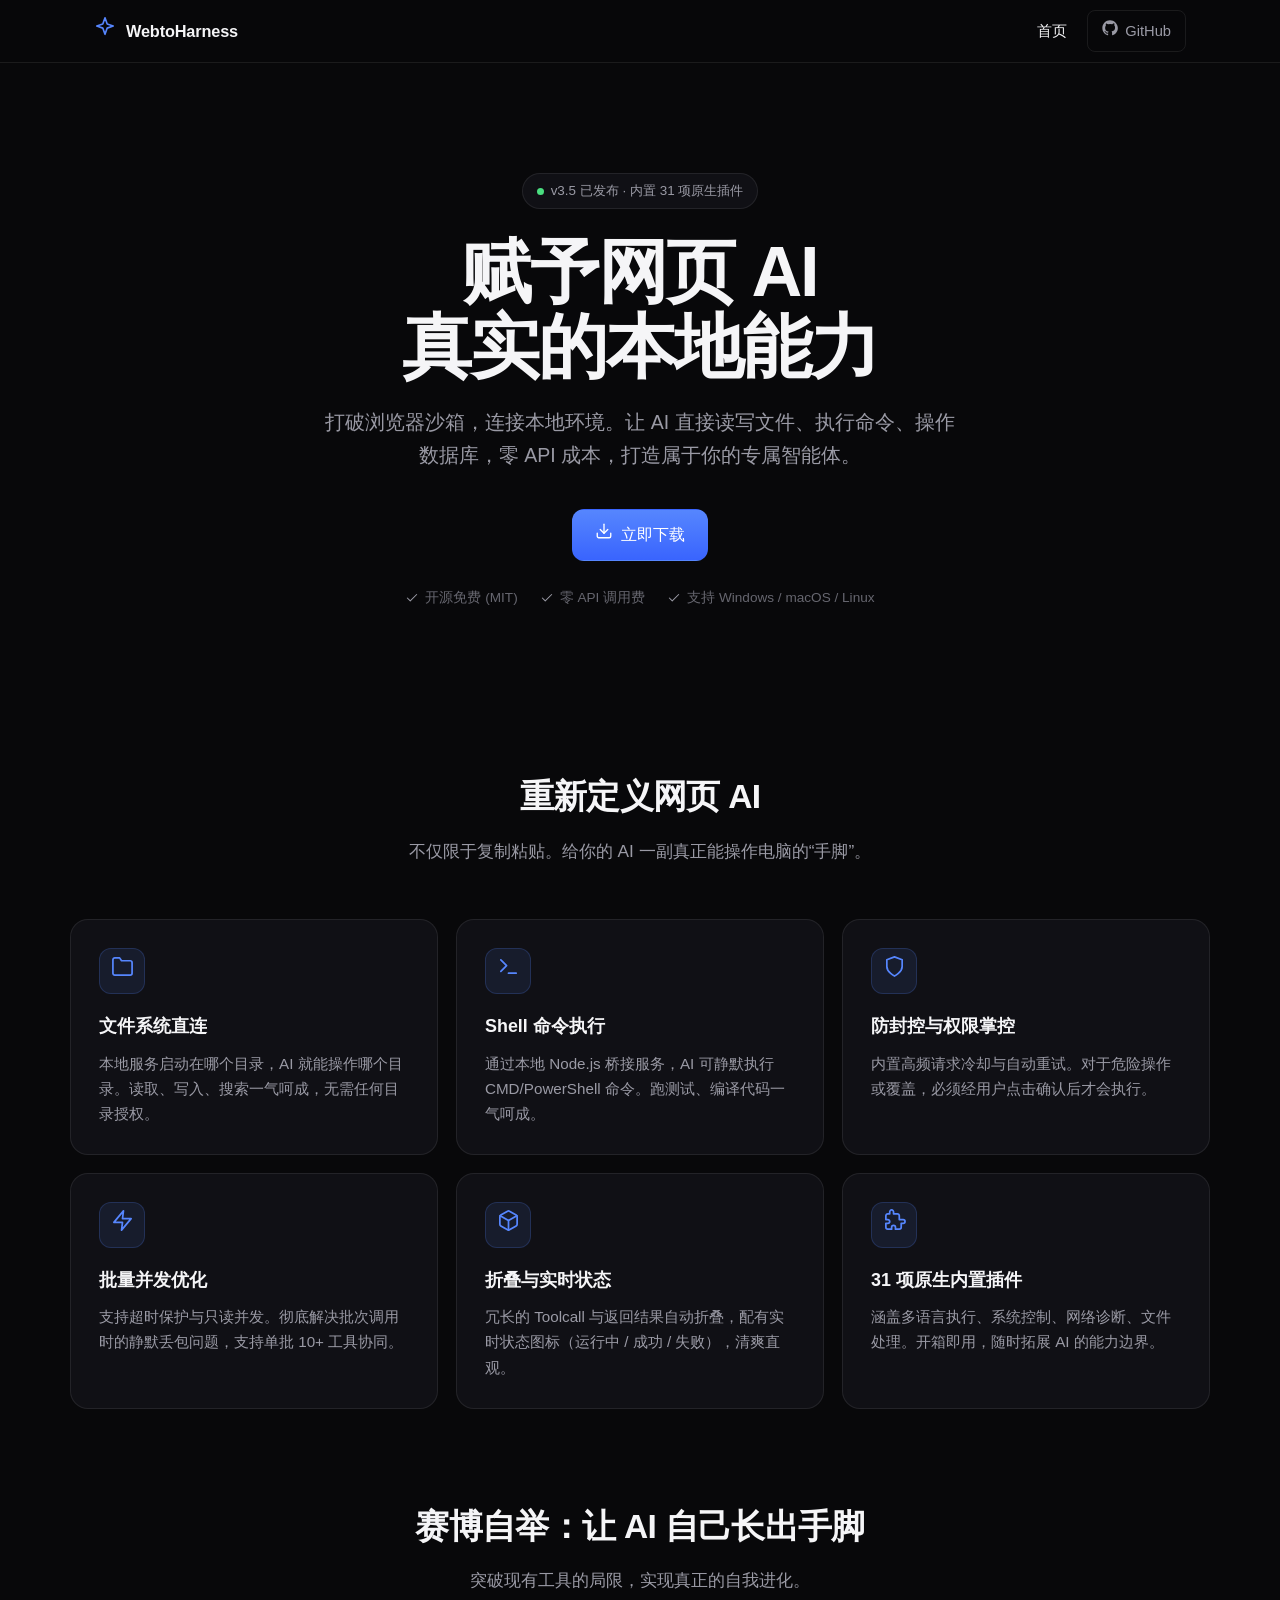
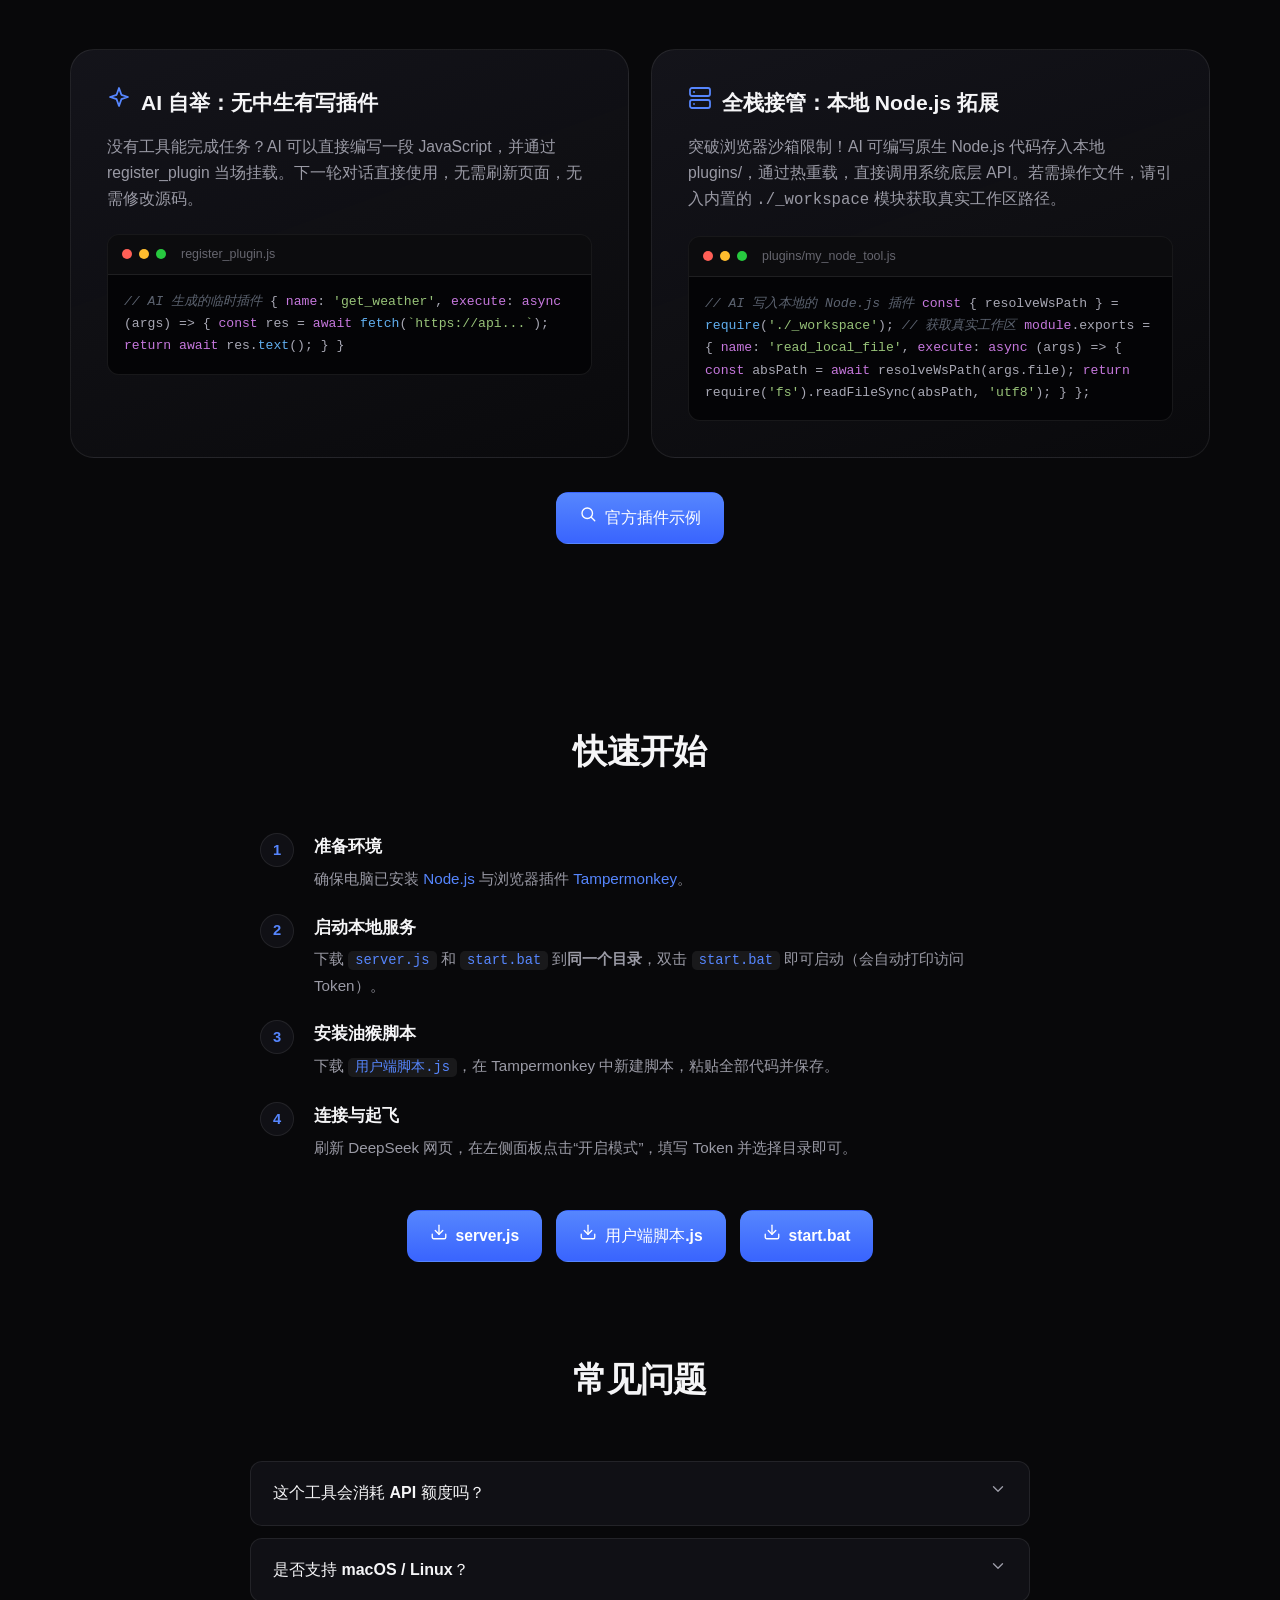
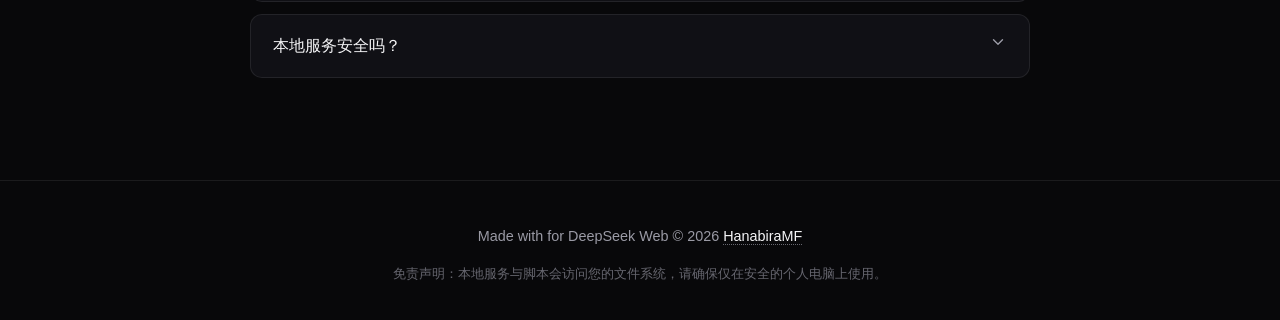
==== index.html @ 728dee02 "feat: 插件提示词瘦身——只给名称+简介，新增 plugin_help 按需取参数表 - fmtPluginEntry 不再输出参数表，新增 fmtPluginParams 供 plugin_he" ====
<!DOCTYPE html>
<html lang="zh-CN">
<head>
  <meta charset="UTF-8">
  <meta name="viewport" content="width=device-width, initial-scale=1.0">
  <title>DeepSeek WebtoHarness - 赋予网页 AI 本地能力</title>
    <style>
/* ===== DeepSeek WebtoHarness 设计系统 ===== */
:root {
  --bg-base: #08080a;
  --bg-elev: #0e0e12;
  --bg-card: rgba(22, 22, 28, 0.65);
  --bg-card-hover: rgba(32, 32, 40, 0.85);
  --text-main: #f5f5f7;
  --text-muted: #9a9aa5;
  --text-dim: #66666f;
  --primary: #5686fe;
  --primary-strong: #3964fe;
  --primary-glow: rgba(86, 134, 254, 0.16);
  --border: rgba(255, 255, 255, 0.08);
  --border-hover: rgba(255, 255, 255, 0.18);
  --ok: #4ade80;
  --warn: #fbbf24;
  --err: #f87171;
  --radius-sm: 8px;
  --radius-md: 12px;
  --radius-lg: 18px;
  --radius-xl: 24px;
  --font-sans: -apple-system, BlinkMacSystemFont, "Segoe UI", Roboto, "Helvetica Neue", Arial, "PingFang SC", "Microsoft YaHei", sans-serif;
  --font-mono: ui-monospace, SFMono-Regular, Menlo, Monaco, Consolas, "Liberation Mono", monospace;
  --shadow-lg: 0 20px 50px rgba(0, 0, 0, 0.55);
}
* { box-sizing: border-box; margin: 0; padding: 0; }
html { scroll-behavior: smooth; }
body {
  font-family: var(--font-sans);
  background: var(--bg-base);
  color: var(--text-main);
  line-height: 1.65;
  overflow-x: hidden;
  -webkit-font-smoothing: antialiased;
}
a { color: inherit; text-decoration: none; }
code { font-family: var(--font-mono); }

/* 背景 */

.container { max-width: 1140px; margin: 0 auto; padding: 0 24px; }
.section { padding: 90px 0; }
.section-head { text-align: center; margin-bottom: 54px; }
.section-title {
  font-size: 2.1rem; font-weight: 750; letter-spacing: -0.02em;
  color: var(--text-main);
}
.section-desc { color: var(--text-muted); font-size: 1.08rem; margin-top: 12px; max-width: 640px; margin-left: auto; margin-right: auto; }

/* 导航 */
.nav {
  position: sticky; top: 0; z-index: 100;
  background: rgba(8, 8, 10, 0.72);
  border-bottom: 1px solid var(--border);
}
.nav-inner { max-width: 1140px; margin: 0 auto; padding: 0 24px; height: 62px; display: flex; align-items: center; gap: 20px; }
.nav-logo { display: flex; align-items: center; gap: 10px; font-weight: 700; font-size: 1.02rem; letter-spacing: -0.01em; }
.nav-logo svg { width: 22px; height: 22px; color: var(--primary); }
.nav-links { margin-left: auto; display: flex; align-items: center; gap: 6px; }
.nav-links a {
  padding: 8px 14px; border-radius: var(--radius-sm); font-size: 0.92rem; color: var(--text-muted);
  transition: color .18s, background .18s;
}
.nav-links a:hover { color: var(--text-main); background: rgba(255,255,255,0.05); }
.nav-links a.active { color: var(--text-main); }
.nav-gh { display: inline-flex; align-items: center; gap: 7px; border: 1px solid var(--border); }
.nav-gh:hover { border-color: var(--border-hover); }
.nav-gh svg { width: 16px; height: 16px; }
@media (max-width: 760px) {
  .nav-links a:not(.nav-gh) { display: none; }
}

/* 按钮 */
.btn {
  display: inline-flex; align-items: center; justify-content: center; gap: 8px;
  padding: 12px 22px; border-radius: var(--radius-md); font-size: 0.98rem; font-weight: 550;
  cursor: pointer; border: 1px solid transparent; font-family: inherit; transition: all .2s;
}
.btn svg { width: 18px; height: 18px; }
.btn-primary { background: linear-gradient(180deg, var(--primary) 0%, var(--primary-strong) 100%); color: #fff; }

.btn-outline { background: transparent; color: var(--text-main); border-color: var(--border); }
.btn-outline:hover { border-color: var(--border-hover); background: rgba(255,255,255,0.04); }
.btn-sm { padding: 8px 14px; font-size: 0.88rem; border-radius: var(--radius-sm); }
.btn-sm svg { width: 15px; height: 15px; }

/* 徽章 */
.badge {
  display: inline-flex; align-items: center; gap: 7px; padding: 6px 14px; border-radius: 100px;
  border: 1px solid var(--border); background: var(--bg-card); font-size: 0.84rem; color: var(--text-muted);
}
.badge svg { width: 14px; height: 14px; color: var(--primary); }
.badge .dot-live { width: 7px; height: 7px; border-radius: 50%; background: var(--ok); }

/* Hero */
.hero { padding: 110px 0 70px; text-align: center; }
.hero h1 {
  font-size: clamp(2.6rem, 6vw, 4.4rem); font-weight: 850; letter-spacing: -0.03em; line-height: 1.06;
  margin: 26px 0 22px;
  color: var(--text-main);
}
.hero .lead { font-size: 1.22rem; color: var(--text-muted); max-width: 640px; margin: 0 auto 38px; }
.hero-actions { display: flex; justify-content: center; gap: 14px; flex-wrap: wrap; }
.hero-meta { margin-top: 26px; font-size: 0.85rem; color: var(--text-dim); display: flex; justify-content: center; gap: 22px; flex-wrap: wrap; }
.hero-meta span { display: inline-flex; align-items: center; gap: 6px; }
.hero-meta svg { width: 14px; height: 14px; color: var(--text-muted); }

/* 卡片网格 */
.grid { display: grid; gap: 18px; }
.grid-3 { grid-template-columns: repeat(3, 1fr); }
.grid-2 { grid-template-columns: repeat(2, 1fr); }
@media (max-width: 900px) { .grid-3 { grid-template-columns: 1fr; } .grid-2 { grid-template-columns: 1fr; } }

.card {
  background: var(--bg-card); border: 1px solid var(--border); border-radius: var(--radius-lg);
  padding: 28px; transition: all .25s; position: relative; overflow: hidden;
}
.card:hover { border-color: var(--border-hover); background: var(--bg-card-hover); }
.card-icon {
  width: 46px; height: 46px; border-radius: var(--radius-md); display: flex; align-items: center; justify-content: center;
  background: rgba(86,134,254,0.1); border: 1px solid rgba(86,134,254,0.2); margin-bottom: 18px;
}
.card-icon svg { width: 23px; height: 23px; color: var(--primary); }
.card h3 { font-size: 1.12rem; font-weight: 650; margin-bottom: 9px; }
.card p { font-size: 0.95rem; color: var(--text-muted); }

/* 特性大卡（黑科技） */
.tech-grid { display: grid; grid-template-columns: 1fr 1fr; gap: 22px; }
@media (max-width: 900px) { .tech-grid { grid-template-columns: 1fr; } }
.tech-card {
  background: linear-gradient(160deg, rgba(22,22,28,0.9) 0%, rgba(10,10,13,0.85) 100%);
  border: 1px solid var(--border); border-radius: var(--radius-xl); padding: 36px;
  position: relative; overflow: hidden;
}

.tech-card h3 { font-size: 1.32rem; font-weight: 700; display: flex; align-items: center; gap: 10px; margin-bottom: 14px; }
.tech-card h3 svg { width: 24px; height: 24px; color: var(--primary); }
.tech-card > p { color: var(--text-muted); font-size: 0.98rem; margin-bottom: 22px; }
.code-window {
  background: #040406; border: 1px solid var(--border); border-radius: var(--radius-md); overflow: hidden;
  font-family: var(--font-mono); font-size: 0.82rem;
}
.code-head {
  background: rgba(255,255,255,0.03); padding: 9px 14px; border-bottom: 1px solid var(--border);
  display: flex; align-items: center; gap: 7px; color: var(--text-dim); font-family: var(--font-sans); font-size: 0.78rem;
}
.code-dot { width: 10px; height: 10px; border-radius: 50%; }
.code-dot.r { background: #ff5f56; } .code-dot.y { background: #ffbd2e; } .code-dot.g { background: #27c93f; }
.code-body { padding: 16px; overflow-x: auto; line-height: 1.7; color: #a8a8b4; }
.code-body .kw { color: #c678dd; } .code-body .str { color: #98c379; }
.code-body .fn { color: #61afef; } .code-body .cmt { color: #5c6370; font-style: italic; }

/* 步骤 */
.steps { display: flex; flex-direction: column; gap: 22px; max-width: 760px; margin: 0 auto; }
.step { display: flex; gap: 20px; }
.step-num {
  flex-shrink: 0; width: 34px; height: 34px; border-radius: 50%; background: var(--bg-card);
  border: 1px solid var(--border); display: flex; align-items: center; justify-content: center;
  font-weight: 650; font-size: 0.92rem; color: var(--primary);
}
.step-body h4 { font-size: 1.06rem; font-weight: 600; margin-bottom: 5px; }
.step-body p { color: var(--text-muted); font-size: 0.95rem; }
.step-body code { background: rgba(255,255,255,0.07); padding: 2px 7px; border-radius: 5px; font-size: 0.86rem; color: var(--primary); }

/* 插件中心 */
.plugins-toolbar { display: flex; gap: 12px; flex-wrap: wrap; align-items: center; margin-bottom: 30px; }
.search-wrap {
  flex: 1; min-width: 240px; position: relative; display: flex; align-items: center;
}
.search-wrap svg { position: absolute; left: 14px; width: 17px; height: 17px; color: var(--text-dim); pointer-events: none; }
.search-input {
  width: 100%; padding: 11px 16px 11px 42px; background: var(--bg-card); border: 1px solid var(--border);
  border-radius: var(--radius-md); color: var(--text-main); font-size: 0.95rem; font-family: inherit; outline: none;
  transition: border-color .2s;
}
.search-input:focus { border-color: var(--primary); }
.search-input::placeholder { color: var(--text-dim); }
.filter-chips { display: flex; gap: 8px; flex-wrap: wrap; }
.chip {
  padding: 8px 15px; border-radius: 100px; border: 1px solid var(--border); background: var(--bg-card);
  color: var(--text-muted); font-size: 0.87rem; cursor: pointer; transition: all .18s; font-family: inherit;
}
.chip:hover { border-color: var(--border-hover); color: var(--text-main); }
.chip.active { background: var(--primary-glow); border-color: rgba(86,134,254,0.45); color: var(--primary); }
.plugins-count { font-size: 0.86rem; color: var(--text-dim); margin-bottom: 20px; }

.plugin-card {
  background: var(--bg-card); border: 1px solid var(--border); border-radius: var(--radius-lg);
  padding: 22px; display: flex; flex-direction: column; gap: 14px; transition: all .25s;
}
.plugin-card:hover { border-color: var(--border-hover); background: var(--bg-card-hover); }
.plugin-head { display: flex; align-items: flex-start; gap: 13px; }
.plugin-head .card-icon { margin-bottom: 0; width: 42px; height: 42px; }
.plugin-head .card-icon svg { width: 21px; height: 21px; }
.plugin-title { flex: 1; }
.plugin-title h3 { font-size: 1.04rem; font-weight: 650; margin-bottom: 2px; }
.plugin-id { font-family: var(--font-mono); font-size: 0.78rem; color: var(--text-dim); }
.plugin-cat {
  font-size: 0.72rem; padding: 2px 9px; border-radius: 100px; background: rgba(86,134,254,0.12);
  color: var(--primary); white-space: nowrap; align-self: flex-start;
}
.plugin-desc { font-size: 0.91rem; color: var(--text-muted); flex: 1; }
.plugin-usage {
  font-family: var(--font-mono); font-size: 0.78rem; background: rgba(0,0,0,0.5); border: 1px solid var(--border);
  border-radius: var(--radius-sm); padding: 9px 12px; color: #9a9aa5; overflow-x: auto; white-space: pre;
}
.plugin-actions { display: flex; gap: 8px; margin-top: 2px; }
.plugin-actions .btn { flex: 1; }

/* 空状态 */
.empty-state { text-align: center; padding: 60px 20px; color: var(--text-dim); }
.empty-state svg { width: 42px; height: 42px; margin-bottom: 14px; opacity: 0.5; }

/* FAQ */
.faq { max-width: 780px; margin: 0 auto; }
.faq-item { border: 1px solid var(--border); border-radius: var(--radius-md); background: var(--bg-card); margin-bottom: 12px; overflow: hidden; }
.faq-q { padding: 18px 22px; font-weight: 550; cursor: pointer; display: flex; justify-content: space-between; align-items: center; gap: 12px; }
.faq-q svg { width: 18px; height: 18px; color: var(--text-muted); transition: transform .25s; flex-shrink: 0; }
.faq-item.open .faq-q svg { transform: rotate(180deg); }
.faq-a { max-height: 0; overflow: hidden; transition: max-height .3s ease; }
.faq-item.open .faq-a { max-height: 400px; }
.faq-a-inner { padding: 0 22px 20px; color: var(--text-muted); font-size: 0.94rem; }

/* CTA */
.cta-box {
  background: var(--bg-card); border: 1px solid var(--border); border-radius: var(--radius-xl);
  padding: 58px 40px; text-align: center; position: relative; overflow: hidden;
}

.cta-box h2 { font-size: 2rem; font-weight: 750; margin-bottom: 12px; }
.cta-box p { color: var(--text-muted); margin-bottom: 30px; }
.cta-actions { display: flex; justify-content: center; gap: 14px; flex-wrap: wrap; }

/* 页脚 */
.footer { border-top: 1px solid var(--border); padding: 44px 0 36px; text-align: center; color: var(--text-muted); font-size: 0.9rem; }
.footer a { color: var(--text-main); border-bottom: 1px dotted var(--text-dim); transition: color .2s; }
.footer a:hover { color: var(--primary); border-color: var(--primary); }
.footer .heart { width: 14px; height: 14px; display: inline; color: #ef4444; vertical-align: middle; margin: 0 2px; }
.footer .disclaimer { margin-top: 14px; font-size: 0.8rem; color: var(--text-dim); }

/* 动画 */
@keyframes fadeUp { from { opacity: 0; } to { opacity: 1; } }

.d1 { } .d2 { } .d3 { }

</style>

<script>
window.EMBEDDED_FILES = {
  "server.js": "[base64]/[base64]/nuWQjCBXaW5Gb3JtcyDlvLnnqpfkuIDotbfpmpDol4/vvIzlv4XpobvnlKggLVdpbmRvd1N0eWxlIEhpZGRlbiDlj6rol4/[base64]/[base64]/mhJ/[base64]/mhJ/[base64]/osIPnlKjlvLnmoYYnIH0pOwogICAgICAgIC8vIOW5tuWPkemUge+8mumBv+WFjei/[base64]/[base64]/neaKpCArIOWuoeiuoeaXpeW/[base64]/[base64]/[base64]/[base64]/[base64]/[base64]/[base64]/[base64]/[base64]/[base64]/[base64]/[base64]/mm7/[base64]/ICdcbi4uLijlt7Lovr7kuIrpmZDvvIzor7fnvKnlsI/[base64]/[base64]/[base64]/[base64]/[base64]/[base64]/[base64]/[base64]/[base64]/l++8iOi/[base64]/[base64]/neeVmeacgOi/kU7lpKnvvInmiJYga2VlcExhdGVzdO+8iOavj+S4quaWh+S7tuS/neeVmeacgOi/[base64]/[base64]/[base64]/[base64]/[base64]/h+Wkmu+8jOW3suaIquaWrSknOyBicmVhazsgfQogICAgICAgICAgICAgICAgICAgIH0KICAgICAgICAgICAgICAgIH0KICAgICAgICAgICAgICAgIHJldHVybiBkaWZmcyA9PT0gMCA/[base64]/[base64]/[base64]/mlofku7Y6ICcgKyBwIH0pOwogICAgICAgICAgICBjb25zdCBNQVhfREwgPSAyMDAgKiAxMDI0ICogMTAyNDsKICAgICAgICAgICAgaWYgKHN0LnNpemUgPiBNQVhfREwpIHJldHVybiBzZW5kSnNvbihyZXMsIDQxMywgeyBlcnJvcjogJ+aWh+S7tui/[base64]/[base64]/mjIEgc291cmNl77ya5LuO5bel5L2c5Yy65paH5Lu26K+75Y+W5Luj56CB77yI6YG/[base64]/[base64]/[base64]/lhY3lhpnlhaXlkI4gcmVxdWlyZSDmiqXplJnnlZnkuIvlnY/[base64]/[base64]/[base64]/[base64]/liqjlpLHotKVdICR7ZXJyLm1lc3NhZ2V9YCk7CiAgICAgICAgICAgIH0pOwoKICAgICAgICAgICAgLy8g5a6i5oi356uv5pat5byA77yI6aG16Z2i5Yi35paw44CBZmV0Y2gg5Lit5pat77yJ77ya5p2A5o6J6L+b56iL77yM6YG/5YWN5a2k5YS/[base64]/m+eoi+i/kOihjOi2hei/hyAke3RpbWVvdXQvMTAwMH0g56eS77yM5bey6L2s5YWl5ZCO5Y+w6L+Q6KGM44CCUElEOiAke2NoaWxkLnBpZH3jgILlpoLmnpzop4nlvpfljaHmrbvvvIzlj6/kvb/[base64]/OlwvXC8vaS50ZXN0KHVybCkpDQogICAgICAgICAgICAgICAgcmV0dXJuIHNlbmRKc29uKHJlcywgNDAwLCB7IGVycm9yOiAndXJsIOW/[base64]/[base64]/[base64]/lkKblj6/ovr7jgIHmmK/lkKYgaHR0cChzKeOAgUROUyDmmK/[base64]/lj6MgJHtQT1JUfSDooqvljaDnlKjvvIzorr7nva4gRFNfQUdFTlRfUE9SVCDmjaLnq6/[base64]",
  "用户端脚本.js": "[base64]/vvIjmj5Lku7blj4LmlbDooajnu5/[base64]/mj5Lku7bms6jlhozooagKICAgIFcuc2VydmVyUGx1Z2lucyA9IFtdOyAvLyDmnI3liqHnq6/[base64]/pl7TvvJrkuI3pmZDml7bjgIHkuI3lvLrliLblpI3kvY0KICAgIGxldCB0b29sY2FsbENvdW50ZXIgPSAwOyAgIC8vIOi/nue7reaJp+ihjOeahCB0b29sY2FsbCDntK/[base64]/[base64]/mmL7npLrmqKHlvI/vvJonc2lkZWJhcicg5L6n6L655qCP5rOo5YWlIC8gJ2Zsb2F0JyDmgqzmta7nqpfvvIjlj6/[base64]/[base64]/[base64]/mjIfku6TvvJrmnKzlnLDlt6XkvZzljLrmmbrog73kvZPjgJEKCuS9oOaYr+acrOWcsOS7o+eggeaZuuiDveS9k++8jOi/[base64]/[base64]/meS4quagh+iusOOAguayoeacieWugyA9IOWksei0peOAggoK44CQ5qC45b+D6KeE5YiZ44CRCjEuIOOAkOesrOS4gOmTgeW+i+OAkeWQjOS4iu+8muW/[base64]/ruaUueaWh+S7tuWJje+8jOW/[base64]/g+aTjeS9nOOAggo1LiDjgJDmibnph4/[base64]/[base64]/[base64]/5YaF5a6577yM5a655piT5Zug5Li654m55q6K5a2X56ym5a+86Ie05pu/[base64]/[base64]/6L29552A5pys5Zyw5LqS6IGU55qE5Z+656GA6K6+5pa977yM6Zmk6Z2e55So5oi35Zyo5b2T5YmN5a+56K+d5Lit5piO56Gu6KaB5rGC5Yig6Zmk77yM5ZCm5YiZ5LiA5b6L5LiN5b6X6Kem56Kw44CCCgrjgJDlt6XkvZzljLrkv6Hmga/jgJEK57ud5a+56Lev5b6E77yaJHthYnNQYXRofQror7TmmI7vvJrov5nmmK/nlKjmiLfpgJrov4fns7vnu5/ljp/nlJ/lr7nor53moYbpgInlrprnmoTnm67lvZXvvIzmiYDmnInmlofku7blt6XlhbfkuI4gZXhlYyDpg73lnKjmraTnm67lvZXkuIvmiafooYzvvIzml6Dms5Xorr/pl67lpJbpg6jot6/lvoTjgIIK6LW35aeL5bu66K6u77ya5LiN56Gu5a6a55uu5b2V57uT5p6E5pe277yM5YWIIGxpc3RkaXIgIi4iIOeci+S4gOecvO+8jOWGjeWGs+WumuaTjeS9nOOAguebuOWvuei3r+W+hOmDveaYr+ebuOWvueS6jui/meS4quebruW9leOAggoK44CQ5b2T5YmN55uu5qCH44CRCiR7dGFza0dvYWx9CgrjgJDovpPlh7rmoLzlvI/lvLrliLbopoHmsYLjgJEK5Y+R6LW35Lu75L2V5pON5L2c77yM5b+F6aG75Lil5qC86YG15b6q5Lul5LiL5YyF6KO55qC85byP77yM5ZCm5YiZ6LCD55So5Lya5aSx6LSl77yBCgrmraPnoa7moLzlvI/vvJoKXGBcYFxgdG9vbGNhbGwKPHRvb2xjYWxsPgogIDxvcD7lt6XlhbflkI08L29wPgogIDzlj4LmlbA+5YC8PC/[base64]/kvJrmj5DnpLrjgIzlj6/orr4gbGluZT1OIOe7p+e7reivu+OAjeOAguaUueaWh+S7tuWJjeW/hemhu+WFiOivu+OAggotIHdyaXRlZmlsZTogPHBhdGg+5paH5Lu2PC9wYXRoPjxjb250ZW50PuaWh+S7tuWGheWuuTwvY29udGVudD4KICDmlbTmlofku7bopoblhpnjgILkvJropobnm5bljp/[base64]/mloc8L29sZD48bmV3PuaWsOaWhzwvbmV3PgogIOeyvuWHhuWtl+espuS4suabv+aNouOAgm9sZCDlv4XpobvkuI7mlofku7blhoXlrrnlrozlhajkuIDoh7TkuJTlnKjmlbTkuKrmlofku7bkuK3llK/kuIDvvIzlkKbliJnlpLHotKXjgILlkKvlvJXlj7cvJi/[base64]/5o2i77ybcGF0aCDnu5nnm67lvZXliJnpgJLlvZLlpITnkIbnm67lvZXkuIvmiYDmnInmlofmnKzmlofku7bjgIIKLSBta2RpcjogPHBhdGg+55uu5b2VPC9wYXRoPiDliJvlu7rnm67lvZXvvIjmlK/[base64]/kv67mlLnml7bpl7TjgIIKCuKUgeKUgeKUgeKUgeKUgeKUgSDmkJzntKLkuI7mtY/[base64]/[base64]/vvIzlj6/mjqfmt7HluqblkozmianlsZXlkI3jgIIKCuKUgeKUgeKUgeKUgeKUgeKUgSDmibnph4/[base64]/m+eoi+i9rOWQjuWPsOW5tui/lOWbniBQSUTjgILlvJXlj7fjgIEm44CBfOOAgemHjeWumuWQkeespuOAgSXjgIEkIOetieeJueauiuWtl+espuWOn+agt+S/neeVme+8jOWPr+aUvuW/[base64]/[base64]/mlofmoaMv5aSn5paH5Lu277yI5LiK6ZmQIDIwME1C77yJ44CCCiAg4piFIOiwg+eUqOWQjuaWh+S7tuS8muiiq+WPkemAge+8jOS4i+S4gOi9ruS9oOWwseiDveeci+WIsOWbvueJh+aIluivu+WPlumZhOS7tuOAgmltYWdlIOWBmuS4jeWIsOi/[base64]/hemhu+aUueeUqCBhdHRhY2jjgIIKLSByZWFkYjY0OiA8cGF0aD7mlofku7Y8L3BhdGg+CiAg6K+75paH5Lu25Li6IGRhdGEgVVJMIOWtl+espuS4suOAgui2heWkp+aWh+S7tu+8iOi2hei/[base64]/neWtmOWIsOW3peS9nOWMuuaWh+S7tu+8jOmBv+WFjeWIt+Wxj+OAguWQq+eJueauiuWtl+espueahOWktC/[base64]/[base64]/kvY3nva7vvIzlpoIgdG1wL215X3Rvb2wuanMKICAgIDIpIG1vdW50X3BsdWdpbiDmjIflrpogcGx1Z2luX25hbWUg5ZKMIHNvdXJjZSDot6/lvoTvvIzmnI3liqHnq6/kvJror7vlj5bor6Xmlofku7bjgIHmoKHpqozjgIHlhpnlhaUgcGx1Z2lucy/jgIHng63liqDovb0KICDkuLrku4DkuYjliIbkuKTmraXvvJrku6PnoIHkuI3nu4/ov4cgWE1MIOS8oOi+k++8jOmBv+WFjeWkp+auteS7o+eggeiiq+ino+aekOWZqOaIquaWreOAggogIOaPkuS7tuS7o+eggeaooeadv++8iOWGhemDqCBuYW1lIOW/[base64]/77yabW9kdWxlLmV4cG9ydHMgPSB7IG5hbWUsIGRlc2NyaXB0aW9uLCBwYXJhbXMsIGV4ZWN1dGU6IGFzeW5jIChhcmdzKSA9PiB7IC4uLiB9IH3vvIzlj6/[base64]/[base64]/[base64]/pqbvlkb3ku6TjgJEKLSBleGVjIOS8muWcqOS4tOaXtiAuYmF0Ly5zaCDmlofku7bkuK3miafooYzkvaDnmoTlkb3ku6TvvIzmiYDku6XlvJXlj7fjgIEm44CBfOOAgT7jgIEl44CBJCDnrYnnibnmrorlrZfnrKbpg73kvJrljp/moLfkv53nlZnvvIzlj6/ku6XmlL7lv4PlhpnlpI3mnYLlkb3ku6TjgIIKLSDlpoLmnpzkvaDnmoTlkb3ku6Tov5DooYzotoXov4cgdGltZW91dO+8iOm7mOiupCAzMCDnp5LvvIzlj6/oh6rlrprkuYnvvInvvIxleGVjIOS8muaKiuW3suaNleiOt+eahOi+k+WHuui/nuWQjOi/m+eoiyBQSUQg5LiA6LW36L+U5Zue77yM5bm26K6p6L+b56iL57un57ut5Zyo5ZCO5Y+w6L+Q6KGM44CCCi0g5oOz6K6p5ZG95Luk5Zyo5ZCO5Y+w5bi46am777yI5aaC5ZCv5YqoIGRldiBzZXJ2ZXLvvInvvIzmmL7lvI/[base64]/[base64]/osIPvvInvvIx3YWl0ZmlsZSDnlKjkuo7ova7or6LnrYnlvoXmlofku7blh7rnjrDjgIIKLSDliY3lj7Dor7fmsYLkuK3mlq3vvIjliLfmlrDpobXpnaLnrYnvvInkvJroh6rliqjmnYDmrbvlr7nlupTnmoTlrZDov5vnqIvvvIzkuI3kvJrnlZnkuIvlraTlhL/jgIIKCuOAkOiHquS4vuiDveWKm++8muWIm+mAoOW5tuS9v+eUqOiHquWumuS5ieW3peWFt+OAkQrlvZPkvaDlj5HnjrDnjrDmnInlt6Xlhbfml6Dms5Xmu6HotrPpnIDmsYLml7bvvIzlj6/ku6Xoh6rlt7HnvJblhpnmj5Lku7bmianlsZXog73lipvjgILliIbkuLrkuKTnp43vvJoKCuaWueW8jyBB77ya5YmN56uv5Li05pe25o+S5Lu277yI5Yi35paw6aG16Z2i5aSx5pWI77yJCumAmui/hyByZWdpc3Rlcl9wbHVnaW4g5rOo5YaM77yM55u05o6l5Zyo5LiL5LiA6L2u5L2/[base64]/mnI3liqHnq6/[base64]/moLfov5Tlm57nu5kgQUnvvIzkvr/[base64]/[base64]/[base64]/[base64]/nlKjkuo7nlKjmiLfkuLvliqjop6blj5HnmoTlip/[base64]/lOWbniBIVE1MIOWtl+espuS4su+8m+i/[base64]/[base64]/kuIDnlKggPG9wPuaPkuS7tuWQjTwvb3A+IOeahOW9ouW8j+iwg+eUqO+8jOS4juWGhee9ruW3peWFt+WujOWFqOS4gOiHtO+8mwogICAgLy8g5aSa6KGMIGRlc2NyaXB0aW9uIOeahOWQjue7reihjOe7n+S4gOe8qei/[base64]/[base64]/ov7ApJykucmVwbGFjZSgvXHMrL2csICcgJykudHJpbSgpOwogICAgICAgIGxldCBvdXQgPSBgJHtuYW1lfTogJHtkZXNjfVxuYDsKICAgICAgICBjb25zdCBwYXJhbXMgPSBBcnJheS5pc0FycmF5KHAucGFyYW1zKSA/[base64]/[base64]/[base64]/meS6m+agh+etvuW/[base64]/orr/[base64]/mj5Lku7ZgKTsKICAgICAgICAgICAgfQogICAgICAgIH0gY2F0Y2ggKGUpIHsKICAgICAgICAgICAgbG9nKGDojrflj5bmnI3liqHnq6/[base64]/[base64]/[base64]/mOWOn++8jOmBv+WFjeiiqyBEZWVwU2VlayDovpPlhaXmoYYv5oyJ6ZKu5oqi6LWw54Sm54K55a+86Ie05o+S6K+d5qGG5aSx54SmCiAgICAgICAgY29uc3QgcHJldkFjdGl2ZSA9ICh0eXBlb2YgZG9jdW1lbnQgIT09ICd1bmRlZmluZWQnKSA/[base64]/op4jlmajlj6/[base64]/[base64]/miJDigJ3mjInpkq7vvJpEZWVwU2VlayDnlJ/[base64]/nlKjvvIhBSSDlj6/og73ku43lnKjnlJ/[base64]/[base64]/[base64]/[base64]/[base64]/[base64]/[base64]/hemhu+OAjOesrOS4gOihjO+8iOW/veeVpeepuuihjO+8ieWwseaYr+OAkOezu+e7n+aJp+ihjOe7k+aenOOAkeOAjeaJjeaKmOWPoO+8jAogICAgICAgICAgICAvLyDpgb/[base64]/[base64]/[base64]/[base64]/[base64]/[base64]/[base64]/meS4quexu+WQjeagh+iusOaAneiAg+WMugogICAgICAgIC8vIOeZveWQjeWNleaUtuaVm++8muWPquS/[base64]/og73msqHmnInvvInvvIzljZXpnaDnsbvlkI3liKDpmaTkuI3lj6/pnaDvvIwKICAgICAgICAvLyAgICAgICDmiYDku6XmlLnkuLrigJzlj6rorqTmraPmloflrrnlmajigJ3vvIzpgb/[base64]/lj5HlvI/vvJrlnZflhoXlv4XpobvlkIzml7blkKsgb3Ag5byA6Zet5qCH562+77yM6YG/[base64]/ICcnKTsKICAgICAgICAgICAgcmV0dXJuIHMubGVuZ3RoID4gbiA/[base64]/[base64]/[base64]/[base64]/[base64]/[base64]/[base64]/lkKbmraPnoa7vvJvnm67lvZXkuI3lrZjlnKjlj6/[base64]/[base64]/[base64]/[base64]/Jyl9PC9iPiAke2VzYyhhLnBhdGggfHwgKGEuZnJvbSA/[base64]/[base64]/[base64]/[base64]/IG9yaWdpbmFsLmluZGV4T2Yob2xkRmlyc3QpIDogLTE7CiAgICAgICAgICAgIGxldCBoaW50ID0gJ29sZCDkuI7mlofku7blhoXlrrnkuI3lrozlhajkuIDoh7TvvIjms6jmhI/[base64]/keaJvuWIsO+8jOS9huaVtOS9k+S4jeWMuemFje+8jOivt+ajgOafpeWQjue7reihjOOAgee8qei/m+aIluaNouihjGA7CiAgICAgICAgICAgIH0gZWxzZSB7CiAgICAgICAgICAgICAgICBoaW50ID0gJ+aWh+S7tumHjOayoeaciei/[base64]/[base64]/[base64]/[base64]/5o2iJywgdGFyZ2V0LCByZWFzb24sIGA8ZGl2IHN0eWxlPSJmb250LXNpemU6MTFweDtjb2xvcjojODg4OyI+5bCG5oqKICIke2VzYyhjYWxsLmZpbmQpfSIg5pu/[base64]/[base64]/lkb3ku6Tpo47pmanpq5jvvJrpnZ7lrozlhajmnYPpmZDmqKHlvI/[base64]/[base64]/[base64]/[base64]/[base64]/[base64]/[base64]/ku6XlkK/[base64]/nlKjop4bkuLrlsLHnu6rvvInjgIIKICAgICAgICAvLyDpmYTku7bnlZnlnKjovpPlhaXmoYbvvIzpmo/mnKzmrKHlt6Xlhbfnu5PmnpzmloflrZfkuIDotbfkvZzkuLrjgJDkuIDmnaHmtojmga/jgJHlj5Hlh7rvvIzpgb/[base64]/[base64]/neWtmOWIsOaWh+S7tjogJHtkYXRhLnNhdmVkUGF0aH3vvIgke2RhdGEuYnl0ZXN9IOWtl+iKgu+8iVxu5q2j5paH6aKE6KeIOlxuXGBcYFxgXG4ke3Quc2xpY2UoMCwgMjAwMCl9XG5cYFxgXGAke3QubGVuZ3RoID4gMjAwMCA/[base64]/[base64]/[base64]/[base64]/[base64]/[base64]/[base64]/[base64]/[base64]/ov5vnqIvmiafooYzvvJrpnZ7lrozlhajmnYPpmZDmqKHlvI/[base64]/mj5Lku7bjgIJcbmAgKwogICAgICAgICAgICAgICBg546w5Zyo5Y+v55u05o6l55SoIDxvcD4ke2RhdGEubmFtZX08L29wPiDosIPnlKjvvIzml6DpnIDph43lkK/mnI3liqHjgIJgOwogICAgfQoKICAgIC8vIOiOt+WPluaPkuS7tuWPguaVsOihqO+8mue7meS6hiBuYW1lIOWwsei/[base64]/mj5Lku7bph43ovb3miJDlip/[base64]/[base64]/vvIzmnKrkv53lrZjnmoTmlbDmja7lj6/[base64]/PyAxMDAwLCAxMCk7CiAgICAgICAgaWYgKGlzTmFOKG1zKSB8fCBtcyA8IDApIHRocm93IG5ldyBUb29sRXJyb3IoJ+WPguaVsOagoemqjCcsICd0aW1lb3V0IOW/[base64]/[base64]/[base64]/mnI3liqHnq6/[base64]/[base64]/[base64]/[base64]/[base64]/[base64]/nu5PlsL7mnInmsqHmnInkuInkuKrlj43lvJXlj7fvvJ8iLAogICAgICAgICAgICAiNC4g5aSa5Liq6LCD55SoID0g5aSa5Liq54us56uL55qEIGBgYHRvb2xjYWxsIOS7o+eggeWdl++8jOS4jeimgeWhnui/[base64]/[base64]/ICdyZ2JhKDIzNCwxNzksOCwuOSknIDogJ3JnYmEoMjM0LDE3OSw4LC40NSknKSArICc7YmFja2dyb3VuZDonICsgKGludGVyamVjdEF1dG9TZW5kUGVuZGluZyA/[base64]/[base64]/[base64]/mnJ/[base64]/lm6AnOwogICAgICAgICAgICAgICAgLy8g5aSx6LSl6YCA6YG/IDE1IOenku+8jOmBv+WFjeavjyAyIOenkueLgumHjeivleaKiumZkOa1geaSnuW+l+abtOatuwogICAgICAgICAgICAgICAgaW50ZXJqZWN0TmV4dFRyeUF0ID0gRGF0ZS5ub3coKSArIDE1MDAwOwogICAgICAgICAgICAgICAgbG9nKCfmj5Lor53mjpLpmJ/lj5HpgIHlpLHotKU6ICcgKyByZWFzb24gKyAn77yIMTUg56eS5ZCO6YeN6K+V77yJJyk7CiAgICAgICAgICAgICAgICB0cnkgeyBzaG93VG9hc3Q/[base64]/[base64]/vvIzmlLbpm4blhbbkuK3lsJrmnKrmiafooYznmoQgdG9vbGNhbGwKICAgICAgICAvLyDvvIjkv67lpI3vvJrlj6rlj5bmnIDlkI7kuIDmnaHmtojmga/ml7bvvIzmnKvmnaHmtojmga/[base64]/[base64]/[base64]/[base64]/[base64]/[base64]/lubblj5HmiafooYzvvIzmj5DljYfmibnmrKHpgJ/luqbvvIjnu5Pmnpzku43mjInljp/pobrluo/[base64]/og73ogJfml7bovoPplb/vvIznu5nkuoggNSDliIbpkp/[base64]/[base64]/[base64]/[base64]/[base64]/[base64]/[base64]/[base64]/[base64]/[base64]/[base64]/[base64]/[base64]/[base64]/og73kuI3mmK/mnInmlYjnmoTmnI3liqHnq6/[base64]/[base64]/[base64]/liqjml7bmiZPljbDvvIzlj6/pgInvvIk6PC9zcGFuPgogICAgICAgICAgICAgICAgICAgIDxpbnB1dCBpZD0iZHMtdG9rZW4taW5wdXQiIGNsYXNzPSJkcy1pbnB1dCIgdHlwZT0icGFzc3dvcmQiIHBsYWNlaG9sZGVyPSLnlZnnqbrooajnpLrkuI3kvb/[base64]/[base64]/[base64]/[base64]/op4bljLrvvJrkv53or4HmoIfpopjmoI/vvIjnuqYgODB4NDDvvInoh7PlsJHmnInkuIDpg6jliIblj6/[base64]/[base64]/[base64]/[base64]/[base64]/[base64]/IEkucmVzdG9yZSA6IEkubWluOwogICAgICAgICAgICAgICAgbWluQnRuLnRpdGxlID0gb24gPyAi6L+Y5Y6fIiA6ICLmnIDlsI/[base64]/[base64]/[base64]/[base64]/[base64]/liqjliY3pobXpnaLkuIrlt7LlrZjlnKjnmoTmtojmga/[base64]/liqjmtojmga/[base64]/[base64]/[base64]/liqjmtojmga/[base64]/[base64]/[base64]/[base64]/[base64]/[base64]/mlrDlr7nor53lubbmkLrluKbmkZjopoHnu6fnu63vvIznvJPop6PkuIrkuIvmlofov4fplb/jgIInLAogICAgICAgICAgICBvbkNsaWNrOiBhc3luYyAoKSA9PiB7CiAgICAgICAgICAgICAgICBpZiAoIWlzTW9kZU9uKSB7IHNob3dUb2FzdCgnd2FybmluZycsICfor7flhYjlvIDlkK/[base64]/[base64]/[base64]/[base64]/[base64]/[base64]/kuI3kvp3otZbkvqfovrnmoI/plJrngrnvvIzpmo/ml7blj6/ms6jlhaXvvJvkvqfovrnmoI/mqKHlvI/[base64]/nwogICAgcGFzc2l2ZVNjYW4oKTsKICAgIHNldFRpbWVvdXQocGFzc2l2ZVNjYW4sIDIwMCk7CiAgICBzZXRJbnRlcnZhbChwYXNzaXZlU2NhbiwgODAwKTsKCiAgICAvLyA9PT09PSDjgIzmtojmga/[base64]/memHjAogICAgLy8gICAgIDwvZGl2PgogICAgLy8gICA8L2Rpdj4KICAgIC8vICAgPGRpdiBjbGFzcz0iXzExZDZiM2EiPjxzcGFuPua2iOaBr+WPkemAgei/h+S6jumikee5ge+8jOivt+eojeWQjumHjeivlTwvc3Bhbj4uLi48L2Rpdj4KICAgIC8vCiAgICAvLyDlhbPplK7mlZnorq3vvJrph43or5XmjInpkq7jgIzkuI3lnKjjgI3popHnuYHmlofmoYjnmoTlrZDmoJHph4zvvIzogIzmmK/lkIznuqfvvIjliY3kuIDkuKrmtojmga/[base64]/[base64]/[base64]/[base64]",
  "start.bat": "[base64]",
};
;

window.downloadEmbedded = function(filename) {
  var b64 = window.EMBEDDED_FILES[filename];
  if (!b64) { alert('文件不存在: ' + filename); return; }
  var bin = atob(b64);
  var arr = new Uint8Array(bin.length);
  for (var i = 0; i < bin.length; i++) arr[i] = bin.charCodeAt(i);
  var mime = filename.endsWith('.js') ? 'application/javascript' : (filename.endsWith('.bat') ? 'application/bat' : 'application/octet-stream');
  var blob = new Blob([arr], {type: mime});
  var url = URL.createObjectURL(blob);
  var a = document.createElement('a');
  a.href = url;
  a.download = filename;
  document.body.appendChild(a);
  a.click();
  document.body.removeChild(a);
  setTimeout(function() { URL.revokeObjectURL(url); }, 1000);
};
</script>
</head>
<body>
  <nav class="nav">
    <div class="nav-inner">
      <a href="index.html" class="nav-logo">
        <span data-icon="logo"></span> WebtoHarness
      </a>
      <div class="nav-links">
        <a href="index.html" class="active">首页</a>
        <a href="https://github.com/HanabiraMF/deepseek-webtoharness" target="_blank" class="nav-gh">
          <span data-icon="github"></span> GitHub
        </a>
      </div>
    </div>
  </nav>

  <header class="hero">
    <div class="container">
      <div class="badge animate">
        <span class="dot-live"></span> v3.5 已发布 · 内置 31 项原生插件
      </div>
      <h1 class="animate d1">赋予网页 AI<br>真实的本地能力</h1>
      <p class="lead animate d2">打破浏览器沙箱，连接本地环境。让 AI 直接读写文件、执行命令、操作数据库，零 API 成本，打造属于你的专属智能体。</p>
      
      <div class="hero-actions animate d3">
        <a href="#download" class="btn btn-primary">
          <span data-icon="download"></span> 立即下载
        </a>
      </div>

      <div class="hero-meta animate d3">
        <span><span data-icon="check"></span> 开源免费 (MIT)</span>
        <span><span data-icon="check"></span> 零 API 调用费</span>
        <span><span data-icon="check"></span> 支持 Windows / macOS / Linux</span>
      </div>
    </div>
  </header>

  <section class="section container">
    <div class="section-head">
      <h2 class="section-title">重新定义网页 AI</h2>
      <p class="section-desc">不仅限于复制粘贴。给你的 AI 一副真正能操作电脑的“手脚”。</p>
    </div>
    <div class="grid grid-3">
      <div class="card animate">
        <div class="card-icon"><span data-icon="folder"></span></div>
        <h3>文件系统直连</h3>
        <p>本地服务启动在哪个目录，AI 就能操作哪个目录。读取、写入、搜索一气呵成，无需任何目录授权。</p>
      </div>
      <div class="card animate d1">
        <div class="card-icon"><span data-icon="terminal"></span></div>
        <h3>Shell 命令执行</h3>
        <p>通过本地 Node.js 桥接服务，AI 可静默执行 CMD/PowerShell 命令。跑测试、编译代码一气呵成。</p>
      </div>
      <div class="card animate d2">
        <div class="card-icon"><span data-icon="shield"></span></div>
        <h3>防封控与权限掌控</h3>
        <p>内置高频请求冷却与自动重试。对于危险操作或覆盖，必须经用户点击确认后才会执行。</p>
      </div>
      <div class="card animate">
        <div class="card-icon"><span data-icon="bolt"></span></div>
        <h3>批量并发优化</h3>
        <p>支持超时保护与只读并发。彻底解决批次调用时的静默丢包问题，支持单批 10+ 工具协同。</p>
      </div>
      <div class="card animate d1">
        <div class="card-icon"><span data-icon="layers"></span></div>
        <h3>折叠与实时状态</h3>
        <p>冗长的 Toolcall 与返回结果自动折叠，配有实时状态图标（运行中 / 成功 / 失败），清爽直观。</p>
      </div>
      <div class="card animate d2">
        <div class="card-icon"><span data-icon="puzzle"></span></div>
        <h3>31 项原生内置插件</h3>
        <p>涵盖多语言执行、系统控制、网络诊断、文件处理。开箱即用，随时拓展 AI 的能力边界。</p>
      </div>
    </div>
  </section>

  <section class="section container" style="padding-top: 0;">
    <div class="section-head">
      <h2 class="section-title">赛博自举：让 AI 自己长出手脚</h2>
      <p class="section-desc">突破现有工具的局限，实现真正的自我进化。</p>
    </div>
    <div class="tech-grid">
      <div class="tech-card animate">
        <h3><span data-icon="spark"></span> AI 自举：无中生有写插件</h3>
        <p>没有工具能完成任务？AI 可以直接编写一段 JavaScript，并通过 register_plugin 当场挂载。下一轮对话直接使用，无需刷新页面，无需修改源码。</p>
        <div class="code-window">
          <div class="code-head">
            <div class="code-dot r"></div><div class="code-dot y"></div><div class="code-dot g"></div>
            <span style="margin-left: 8px;">register_plugin.js</span>
          </div>
          <div class="code-body"><span class="cmt">// AI 生成的临时插件</span>
{
  <span class="kw">name</span>: <span class="str">'get_weather'</span>,
  <span class="kw">execute</span>: <span class="kw">async</span> (args) => {
    <span class="kw">const</span> res = <span class="kw">await</span> <span class="fn">fetch</span>(<span class="str">`https://api...`</span>);
    <span class="kw">return await</span> res.<span class="fn">text</span>();
  }
}</div>
        </div>
      </div>
      
      <div class="tech-card animate d1">
        <h3><span data-icon="server"></span> 全栈接管：本地 Node.js 拓展</h3>
        <p>突破浏览器沙箱限制！AI 可编写原生 Node.js 代码存入本地 plugins/，通过热重载，直接调用系统底层 API。若需操作文件，请引入内置的 <code>./_workspace</code> 模块获取真实工作区路径。</p>
        <div class="code-window">
          <div class="code-head">
            <div class="code-dot r"></div><div class="code-dot y"></div><div class="code-dot g"></div>
            <span style="margin-left: 8px;">plugins/my_node_tool.js</span>
          </div>
          <div class="code-body"><span class="cmt">// AI 写入本地的 Node.js 插件</span>
<span class="kw">const</span> { resolveWsPath } = <span class="fn">require</span>(<span class="str">'./_workspace'</span>); <span class="cmt">// 获取真实工作区</span>
<span class="kw">module</span>.exports = {
  <span class="kw">name</span>: <span class="str">'read_local_file'</span>,
  <span class="kw">execute</span>: <span class="kw">async</span> (args) => {
    <span class="kw">const</span> absPath = <span class="kw">await</span> resolveWsPath(args.file);
    <span class="kw">return</span> require(<span class="str">'fs'</span>).readFileSync(absPath, <span class="str">'utf8'</span>);
  }
};</div>
        </div>
      </div>
    </div>
    <div class="cta-actions" style="margin-top: 34px;">
      <a href="https://github.com/HanabiraMF/deepseek-webtoharness/tree/main/plugins" target="_blank" class="btn btn-primary">
        <span data-icon="search"></span> 官方插件示例
      </a>
    </div>
  </section>

  <section class="section container" id="download">
    <div class="section-head">
      <h2 class="section-title">快速开始</h2>
    </div>
    <div class="steps">
      <div class="step animate">
        <div class="step-num">1</div>
        <div class="step-body">
          <h4>准备环境</h4>
          <p>确保电脑已安装 <a href="https://nodejs.org/" target="_blank" style="color:var(--primary);">Node.js</a> 与浏览器插件 <a href="https://www.tampermonkey.net/" target="_blank" style="color:var(--primary);">Tampermonkey</a>。</p>
        </div>
      </div>
      <div class="step animate d1">
        <div class="step-num">2</div>
        <div class="step-body">
          <h4>启动本地服务</h4>
          <p>下载 <code>server.js</code> 和 <code>start.bat</code> 到<b>同一个目录</b>，双击 <code>start.bat</code> 即可启动（会自动打印访问 Token）。</p>
        </div>
      </div>
      <div class="step animate d2">
        <div class="step-num">3</div>
        <div class="step-body">
          <h4>安装油猴脚本</h4>
          <p>下载 <code>用户端脚本.js</code>，在 Tampermonkey 中新建脚本，粘贴全部代码并保存。</p>
        </div>
      </div>
      <div class="step animate d3">
        <div class="step-num">4</div>
        <div class="step-body">
          <h4>连接与起飞</h4>
          <p>刷新 DeepSeek 网页，在左侧面板点击“开启模式”，填写 Token 并选择目录即可。</p>
        </div>
      </div>
    </div>

    <div class="cta-actions" style="margin-top: 50px;">
      <a href="javascript:void(0)" onclick="downloadEmbedded('server.js')" class="btn btn-primary"><span data-icon="download"></span> server.js</a>
      <a href="javascript:void(0)" onclick="downloadEmbedded('用户端脚本.js')" class="btn btn-primary"><span data-icon="download"></span> 用户端脚本.js</a>
      <a href="javascript:void(0)" onclick="downloadEmbedded('start.bat')" class="btn btn-primary"><span data-icon="download"></span> start.bat</a>
    </div>
  </section>

  <section class="section container" style="padding-top: 0;">
    <div class="section-head">
      <h2 class="section-title">常见问题</h2>
    </div>
    <div class="faq">
      <div class="faq-item animate">
        <div class="faq-q">这个工具会消耗 API 额度吗？<span data-icon="chevron"></span></div>
        <div class="faq-a"><div class="faq-a-inner">完全不会。WebtoHarness 是直接运行在 DeepSeek 网页版之上的，它利用的是你浏览器里已经登录的网页会话，不调用任何官方 API，因此零成本。</div></div>
      </div>
      <div class="faq-item animate d1">
        <div class="faq-q">是否支持 macOS / Linux？<span data-icon="chevron"></span></div>
        <div class="faq-a"><div class="faq-a-inner">核心服务 (server.js) 和油猴脚本支持跨平台。但部分内置插件（如截屏、TTS、系统通知、系统进程管理）目前使用了 Windows 的 PowerShell 接口，在 Mac/Linux 上可能需要自行适配。</div></div>
      </div>
      <div class="faq-item animate d2">
        <div class="faq-q">本地服务安全吗？<span data-icon="chevron"></span></div>
        <div class="faq-a"><div class="faq-a-inner">服务仅监听 127.0.0.1（本地回环），外部设备无法访问。配合 Token 鉴权和 CORS 限制，只有你当前登录 DeepSeek 的浏览器能连接到它。</div></div>
      </div>
    </div>
  </section>

  <footer class="footer">
    <div class="container">
      <p>Made with for DeepSeek Web &copy; 2026 <a href="https://github.com/HanabiraMF" target="_blank">HanabiraMF</a></p>
      <p class="disclaimer">免责声明：本地服务与脚本会访问您的文件系统，请确保仅在安全的个人电脑上使用。</p>
    </div>
  </footer>

  <script>
// ===== SVG 图标库（24x24 线性图标）=====
window.ICONS = (function () {
  const wrap = (paths, stroke) => '<svg viewBox="0 0 24 24" fill="none" stroke="' + (stroke || 'currentColor') + '" stroke-width="1.8" stroke-linecap="round" stroke-linejoin="round">' + paths + '</svg>';

  return {
    logo: wrap('<path d="M12 2l2.4 6.8L21 11l-6.6 2.2L12 20l-2.4-6.8L3 11l6.6-2.2z"/>'),
    github: '<svg viewBox="0 0 24 24" fill="currentColor"><path d="M12 .5C5.7.5.5 5.7.5 12c0 5.1 3.3 9.4 7.9 10.9.6.1.8-.2.8-.5v-2c-3.2.7-3.9-1.4-3.9-1.4-.5-1.3-1.3-1.7-1.3-1.7-1.1-.7.1-.7.1-.7 1.2.1 1.8 1.2 1.8 1.2 1 1.8 2.7 1.3 3.4 1 .1-.8.4-1.3.7-1.6-2.6-.3-5.3-1.3-5.3-5.7 0-1.3.5-2.3 1.2-3.1-.1-.3-.5-1.5.1-3.1 0 0 1-.3 3.3 1.2a11.5 11.5 0 0 1 6 0C17.3 4.6 18.3 4.9 18.3 4.9c.6 1.6.2 2.8.1 3.1.8.8 1.2 1.8 1.2 3.1 0 4.4-2.7 5.4-5.3 5.7.4.4.8 1.1.8 2.2v3.3c0 .3.2.7.8.5 4.6-1.5 7.9-5.8 7.9-10.9C23.5 5.7 18.3.5 12 .5z"/></svg>',
    download: wrap('<path d="M21 15v4a2 2 0 0 1-2 2H5a2 2 0 0 1-2-2v-4"/><path d="M7 10l5 5 5-5"/><path d="M12 15V3"/>'),
    file: wrap('<path d="M14 2H6a2 2 0 0 0-2 2v16a2 2 0 0 0 2 2h12a2 2 0 0 0 2-2V8z"/><polyline points="14 2 14 8 20 8"/>'),
    terminal: wrap('<polyline points="4 17 10 11 4 5"/><line x1="12" y1="19" x2="20" y2="19"/>'),
    folder: wrap('<path d="M22 19a2 2 0 0 1-2 2H4a2 2 0 0 1-2-2V5a2 2 0 0 1 2-2h5l2 3h9a2 2 0 0 1 2 2z"/>'),
    shield: wrap('<path d="M12 22s8-4 8-10V5l-8-3-8 3v7c0 6 8 10 8 10z"/>'),
    bolt: wrap('<polygon points="13 2 3 14 12 14 11 22 21 10 12 10 13 2"/>'),
    layers: wrap('<path d="M21 16V8a2 2 0 0 0-1-1.73l-7-4a2 2 0 0 0-2 0l-7 4A2 2 0 0 0 3 8v8a2 2 0 0 0 1 1.73l7 4a2 2 0 0 0 2 0l7-4A2 2 0 0 0 21 16z"/><polyline points="3.27 6.96 12 12.01 20.73 6.96"/><line x1="12" y1="22.08" x2="12" y2="12"/>'),
    server: wrap('<rect x="2" y="2" width="20" height="8" rx="2"/><rect x="2" y="14" width="20" height="8" rx="2"/><line x1="6" y1="6" x2="6.01" y2="6"/><line x1="6" y1="18" x2="6.01" y2="18"/>'),
    search: wrap('<circle cx="11" cy="11" r="7"/><line x1="21" y1="21" x2="16.65" y2="16.65"/>'),
    copy: wrap('<rect x="9" y="9" width="12" height="12" rx="2"/><path d="M5 15V5a2 2 0 0 1 2-2h10"/>'),
    check: wrap('<polyline points="20 6 9 17 4 12"/>'),
    chevron: wrap('<polyline points="6 9 12 15 18 9"/>'),
    python: wrap('<path d="M12 2c-3 0-5 1.5-5 4v3h5.5a1 1 0 0 1 0 2H7c-2.5 0-4.5 1.5-4.5 5S4 21 6 21h2v-3.5c0-2 1.5-3.5 3.5-3.5h5c2 0 3.5-1.5 3.5-3.5V6c0-2.5-2-4-5-4z"/><circle cx="9.5" cy="5.5" r="1" fill="currentColor" stroke="none"/>'),
    git: wrap('<circle cx="6" cy="6" r="3"/><circle cx="6" cy="18" r="3"/><circle cx="18" cy="12" r="3"/><path d="M6 9v6"/><path d="M8.5 7.5C12 7.5 15 9 16 12"/>'),
    cpu: wrap('<rect x="4" y="4" width="16" height="16" rx="2"/><rect x="9" y="9" width="6" height="6"/><line x1="9" y1="1" x2="9" y2="4"/><line x1="15" y1="1" x2="15" y2="4"/><line x1="9" y1="20" x2="9" y2="23"/><line x1="15" y1="20" x2="15" y2="23"/><line x1="1" y1="9" x2="4" y2="9"/><line x1="1" y1="15" x2="4" y2="15"/><line x1="20" y1="9" x2="23" y2="9"/><line x1="20" y1="15" x2="23" y2="15"/>'),
    bell: wrap('<path d="M18 8a6 6 0 0 0-12 0c0 7-3 9-3 9h18s-3-2-3-9"/><path d="M13.7 21a2 2 0 0 1-3.4 0"/>'),
    camera: wrap('<path d="M23 19a2 2 0 0 1-2 2H3a2 2 0 0 1-2-2V8a2 2 0 0 1 2-2h4l2-3h6l2 3h4a2 2 0 0 1 2 2z"/><circle cx="12" cy="13" r="4"/>'),
    mic: wrap('<path d="M12 1a3 3 0 0 0-3 3v8a3 3 0 0 0 6 0V4a3 3 0 0 0-3-3z"/><path d="M19 10v2a7 7 0 0 1-14 0v-2"/><line x1="12" y1="19" x2="12" y2="23"/><line x1="8" y1="23" x2="16" y2="23"/>'),
    wifi: wrap('<path d="M5 12.55a11 11 0 0 1 14 0"/><path d="M1.4 9a16 16 0 0 1 21.2 0"/><path d="M8.5 16a6 6 0 0 1 7 0"/><line x1="12" y1="20" x2="12.01" y2="20"/>'),
    globe: wrap('<circle cx="12" cy="12" r="10"/><line x1="2" y1="12" x2="22" y2="12"/><path d="M12 2a15.3 15.3 0 0 1 4 10 15.3 15.3 0 0 1-4 10 15.3 15.3 0 0 1-4-10 15.3 15.3 0 0 1 4-10z"/>'),
    archive: wrap('<polyline points="21 8 21 21 3 21 3 8"/><rect x="1" y="3" width="22" height="5"/><line x1="10" y1="12" x2="14" y2="12"/>'),
    pdf: wrap('<path d="M14 2H6a2 2 0 0 0-2 2v16a2 2 0 0 0 2 2h12a2 2 0 0 0 2-2V8z"/><polyline points="14 2 14 8 20 8"/><path d="M9 15h6"/><path d="M9 18h3"/>'),
    database: wrap('<ellipse cx="12" cy="5" rx="9" ry="3"/><path d="M21 12c0 1.66-4 3-9 3s-9-1.34-9-3"/><path d="M3 5v14c0 1.66 4 3 9 3s9-1.34 9-3V5"/>'),
    braces: wrap('<path d="M8 3H7a2 2 0 0 0-2 2v5a2 2 0 0 1-2 2 2 2 0 0 1 2 2v5a2 2 0 0 0 2 2h1"/><path d="M16 3h1a2 2 0 0 1 2 2v5a2 2 0 0 0 2 2 2 2 0 0 0-2 2v5a2 2 0 0 1-2 2h-1"/>'),
    image: wrap('<rect x="3" y="3" width="18" height="18" rx="2"/><circle cx="8.5" cy="8.5" r="1.5"/><polyline points="21 15 16 10 5 21"/>'),
    lock: wrap('<rect x="3" y="11" width="18" height="11" rx="2"/><path d="M7 11V7a5 5 0 0 1 10 0v4"/>'),
    qr: wrap('<rect x="3" y="3" width="7" height="7"/><rect x="14" y="3" width="7" height="7"/><rect x="3" y="14" width="7" height="7"/><line x1="14" y1="14" x2="14" y2="21"/><line x1="21" y1="14" x2="21" y2="21"/><line x1="17.5" y1="21" x2="21" y2="21"/><line x1="17.5" y1="14" x2="17.5" y2="17.5"/>'),
    refresh: wrap('<polyline points="23 4 23 10 17 10"/><path d="M20.49 15a9 9 0 1 1-2.12-9.36L23 10"/>'),
    external: wrap('<path d="M18 13v6a2 2 0 0 1-2 2H5a2 2 0 0 1-2-2V8a2 2 0 0 1 2-2h6"/><polyline points="15 3 21 3 21 9"/><line x1="10" y1="14" x2="21" y2="3"/>'),
    heart: '<svg viewBox="0 0 24 24" fill="currentColor"><path d="M20.84 4.61a5.5 5.5 0 0 0-7.78 0L12 5.67l-1.06-1.06a5.5 5.5 0 0 0-7.78 7.78l1.06 1.06L12 21.23l7.78-7.78 1.06-1.06a5.5 5.5 0 0 0 0-7.78z"/></svg>',
    spark: wrap('<path d="M12 2l2.4 6.8L21 11l-6.6 2.2L12 20l-2.4-6.8L3 11l6.6-2.2z"/>'),
    puzzle: wrap('<path d="M19 11h-2V7a2 2 0 0 0-2-2h-4V3a2 2 0 1 0-4 0v2H5a2 2 0 0 0-2 2v4h2a2 2 0 1 1 0 4H3v4a2 2 0 0 0 2 2h4v-2a2 2 0 1 1 4 0v2h4a2 2 0 0 0 2-2v-4h2a2 2 0 1 0 0-4z"/>'),
  };
})();

</script>
  <script>
// ===== 通用交互逻辑 =====

// 复制到剪贴板
function copyText(text, btn) {
  const done = () => {
    if (!btn) return;
    const orig = btn.innerHTML;
    btn.innerHTML = (window.ICONS.check || '') + ' 已复制';
    setTimeout(() => { btn.innerHTML = orig; }, 1800);
  };
  if (navigator.clipboard && navigator.clipboard.writeText) {
    navigator.clipboard.writeText(text).then(done).catch(() => fallbackCopy(text, done));
  } else {
    fallbackCopy(text, done);
  }
}
function fallbackCopy(text, cb) {
  const ta = document.createElement('textarea');
  ta.value = text; ta.style.position = 'fixed'; ta.style.opacity = '0';
  document.body.appendChild(ta); ta.select();
  try { document.execCommand('copy'); cb && cb(); } catch (e) {}
  document.body.removeChild(ta);
}

// FAQ 手风琴
function initFaq() {
  document.querySelectorAll('.faq-item').forEach(item => {
    const q = item.querySelector('.faq-q');
    if (!q) return;
    q.addEventListener('click', () => item.classList.toggle('open'));
  });
}

// 注入图标占位
function injectIcons() {
  document.querySelectorAll('[data-icon]').forEach(el => {
    const name = el.getAttribute('data-icon');
    if (window.ICONS && window.ICONS[name]) el.innerHTML = window.ICONS[name];
  });
}

document.addEventListener('DOMContentLoaded', () => {
  injectIcons();
  initFaq();
});

</script>
</body>
</html>
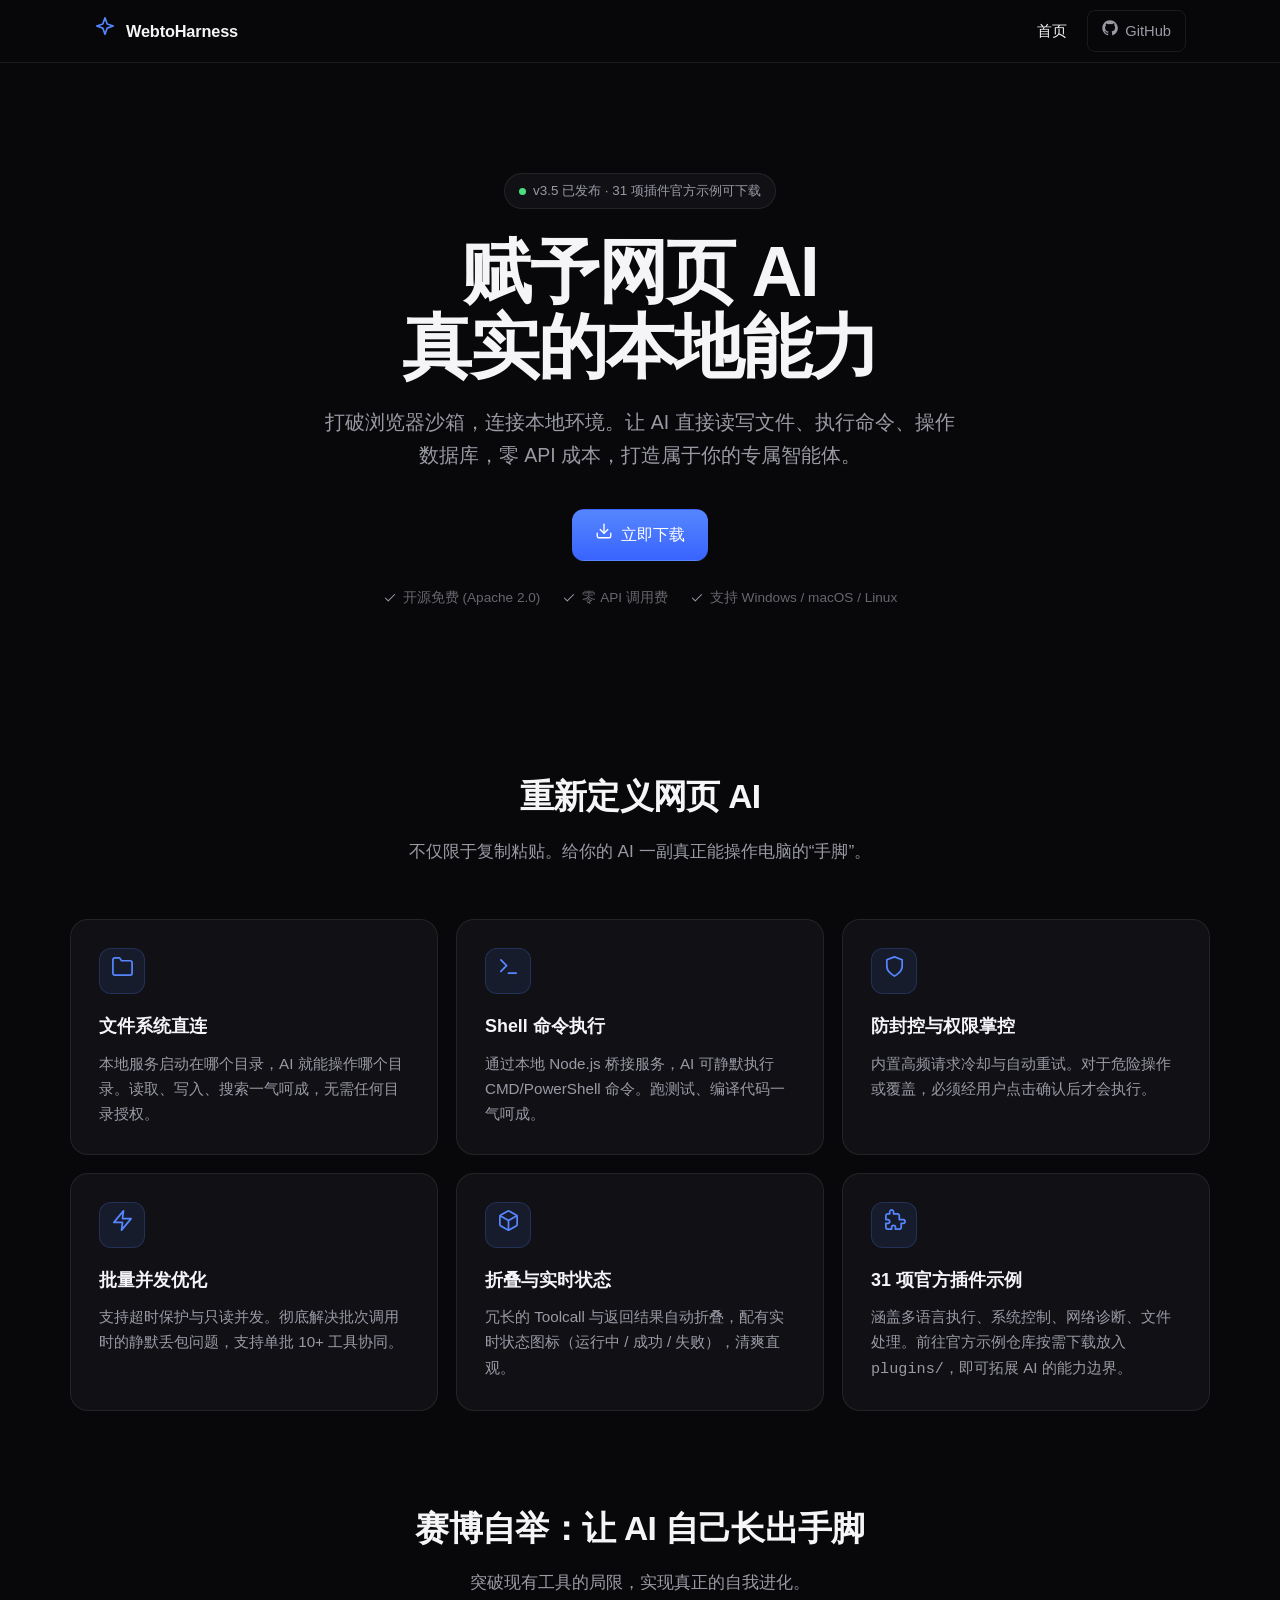
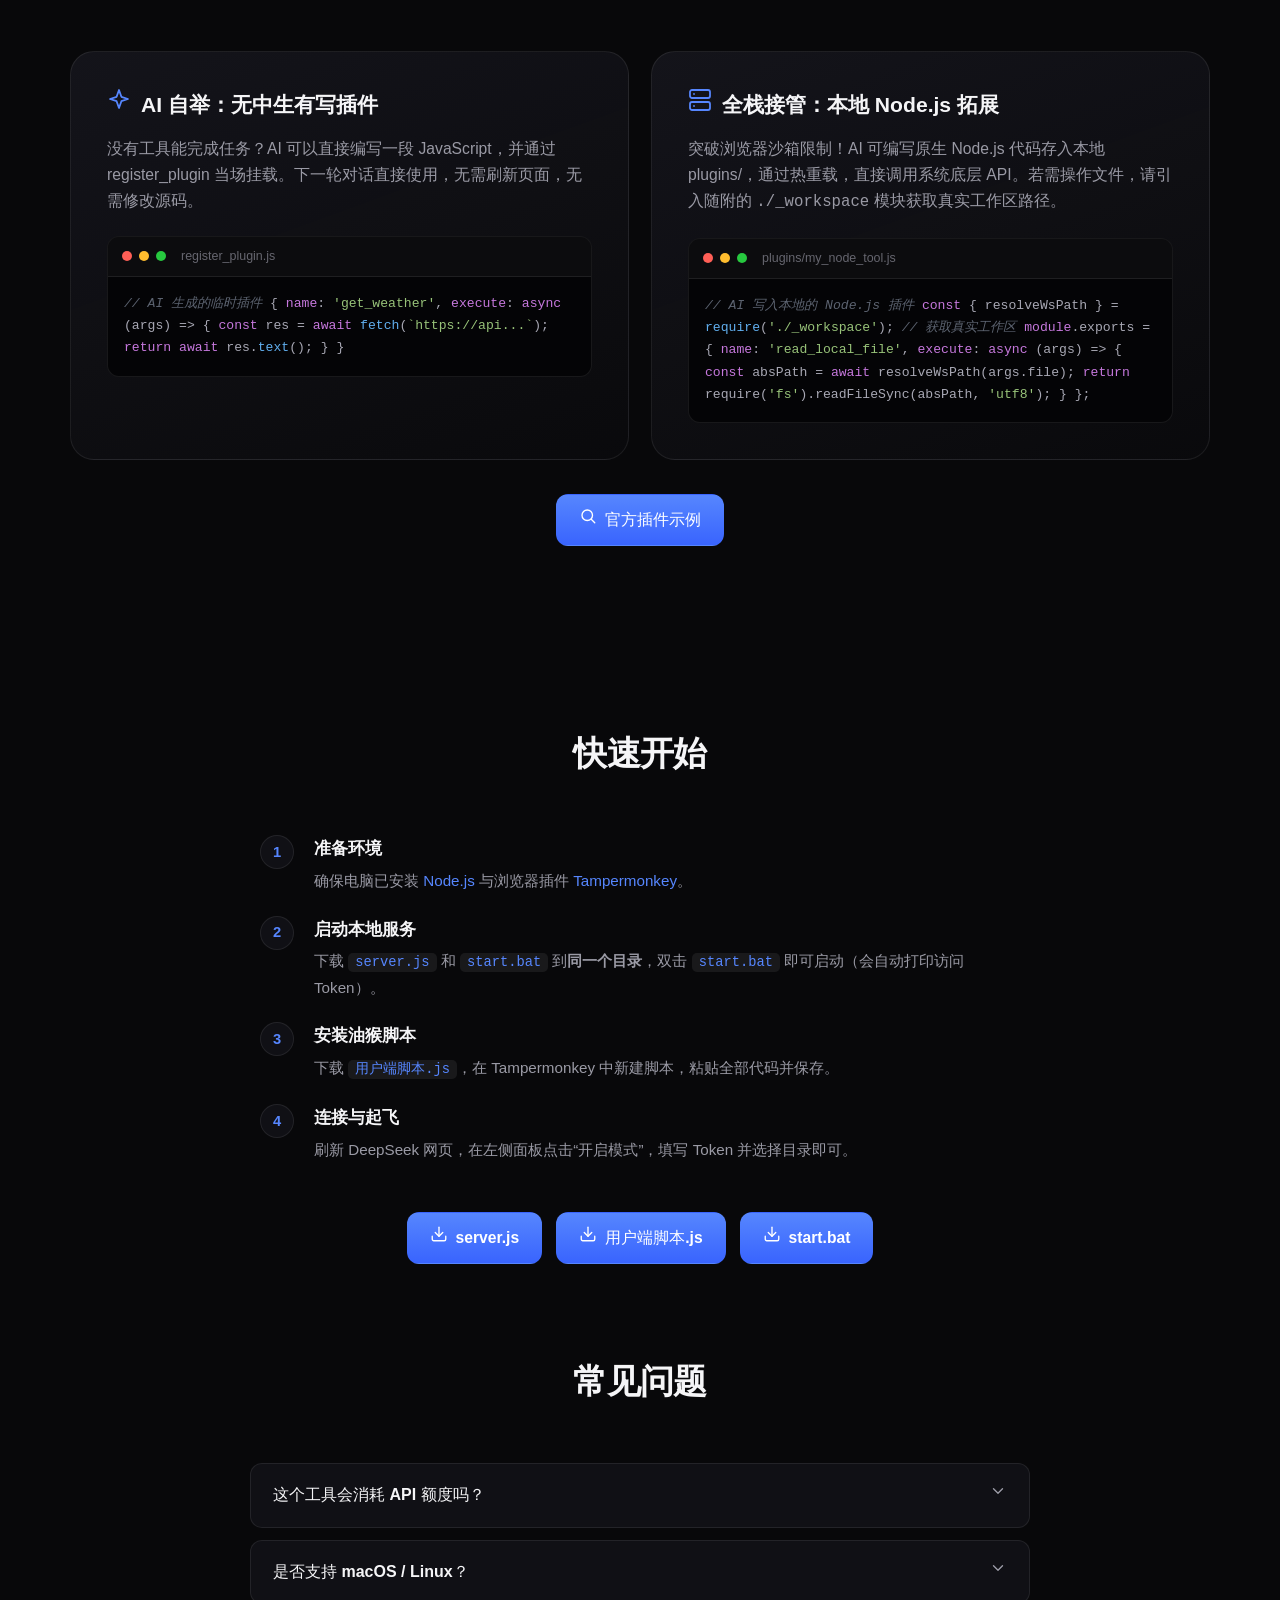
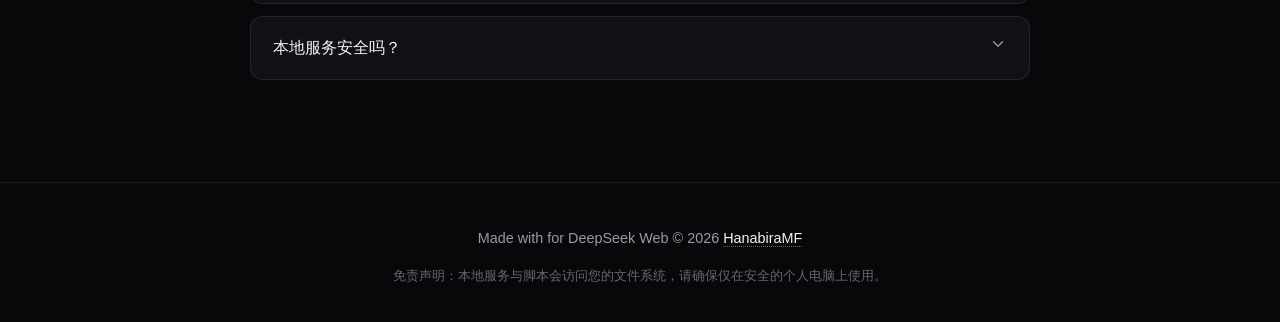
==== commit 7ff19971: "chore: 协议从 MIT 切换为 Apache 2.0，补充 LICENSE 全文" ====
--- a/index.html
+++ b/index.html
@@ -297,7 +297,7 @@
   <header class="hero">
     <div class="container">
       <div class="badge animate">
-        <span class="dot-live"></span> v3.5 已发布 · 内置 31 项原生插件
+        <span class="dot-live"></span> v3.5 已发布 · 31 项插件官方示例可下载
       </div>
       <h1 class="animate d1">赋予网页 AI<br>真实的本地能力</h1>
       <p class="lead animate d2">打破浏览器沙箱，连接本地环境。让 AI 直接读写文件、执行命令、操作数据库，零 API 成本，打造属于你的专属智能体。</p>
@@ -309,7 +309,7 @@
       </div>
 
       <div class="hero-meta animate d3">
-        <span><span data-icon="check"></span> 开源免费 (MIT)</span>
+        <span><span data-icon="check"></span> 开源免费 (Apache 2.0)</span>
         <span><span data-icon="check"></span> 零 API 调用费</span>
         <span><span data-icon="check"></span> 支持 Windows / macOS / Linux</span>
       </div>
@@ -349,8 +349,8 @@
       </div>
       <div class="card animate d2">
         <div class="card-icon"><span data-icon="puzzle"></span></div>
-        <h3>31 项原生内置插件</h3>
-        <p>涵盖多语言执行、系统控制、网络诊断、文件处理。开箱即用，随时拓展 AI 的能力边界。</p>
+        <h3>31 项官方插件示例</h3>
+        <p>涵盖多语言执行、系统控制、网络诊断、文件处理。前往官方示例仓库按需下载放入 <code>plugins/</code>，即可拓展 AI 的能力边界。</p>
       </div>
     </div>
   </section>
@@ -382,7 +382,7 @@
       
       <div class="tech-card animate d1">
         <h3><span data-icon="server"></span> 全栈接管：本地 Node.js 拓展</h3>
-        <p>突破浏览器沙箱限制！AI 可编写原生 Node.js 代码存入本地 plugins/，通过热重载，直接调用系统底层 API。若需操作文件，请引入内置的 <code>./_workspace</code> 模块获取真实工作区路径。</p>
+        <p>突破浏览器沙箱限制！AI 可编写原生 Node.js 代码存入本地 plugins/，通过热重载，直接调用系统底层 API。若需操作文件，请引入随附的 <code>./_workspace</code> 模块获取真实工作区路径。</p>
         <div class="code-window">
           <div class="code-head">
             <div class="code-dot r"></div><div class="code-dot y"></div><div class="code-dot g"></div>
@@ -460,7 +460,7 @@
       </div>
       <div class="faq-item animate d1">
         <div class="faq-q">是否支持 macOS / Linux？<span data-icon="chevron"></span></div>
-        <div class="faq-a"><div class="faq-a-inner">核心服务 (server.js) 和油猴脚本支持跨平台。但部分内置插件（如截屏、TTS、系统通知、系统进程管理）目前使用了 Windows 的 PowerShell 接口，在 Mac/Linux 上可能需要自行适配。</div></div>
+        <div class="faq-a"><div class="faq-a-inner">核心服务 (server.js) 和油猴脚本支持跨平台。但部分插件（如截屏、TTS、系统通知、系统进程管理）目前使用了 Windows 的 PowerShell 接口，在 Mac/Linux 上可能需要自行适配。</div></div>
       </div>
       <div class="faq-item animate d2">
         <div class="faq-q">本地服务安全吗？<span data-icon="chevron"></span></div>
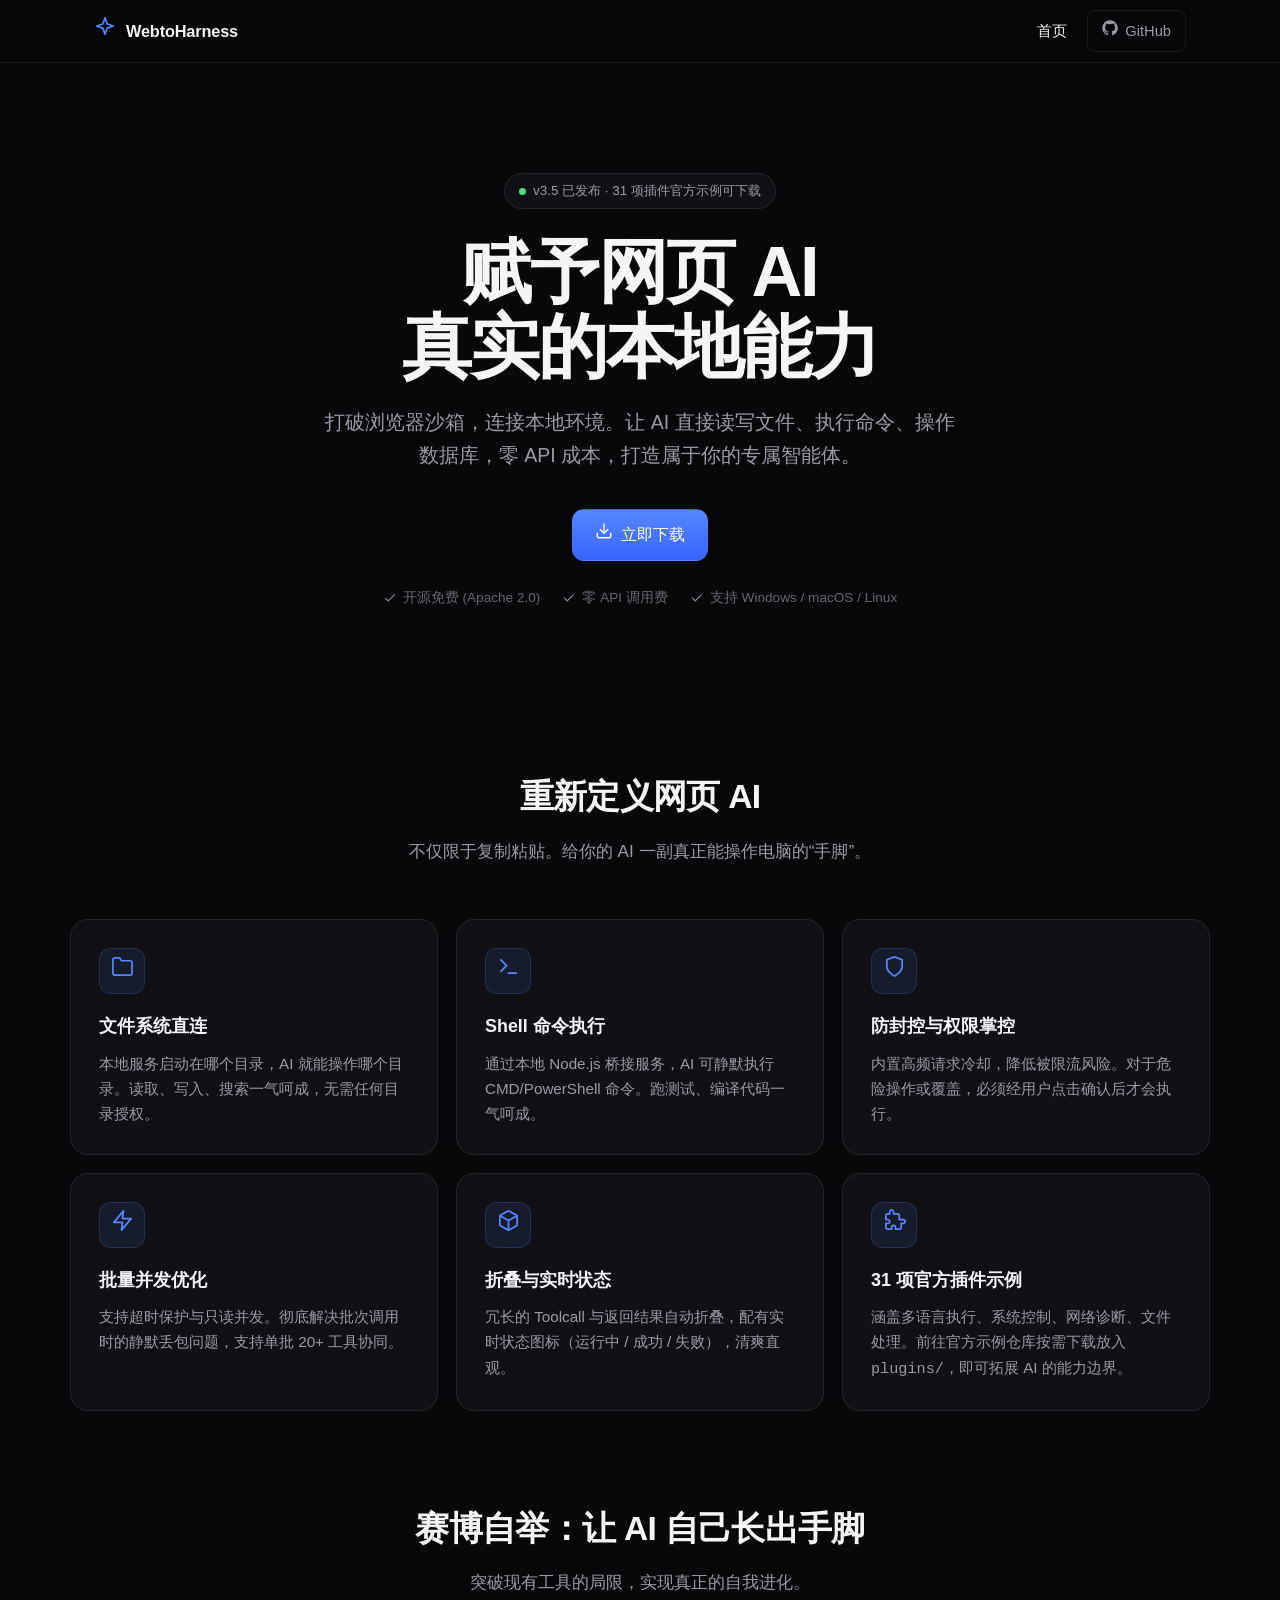
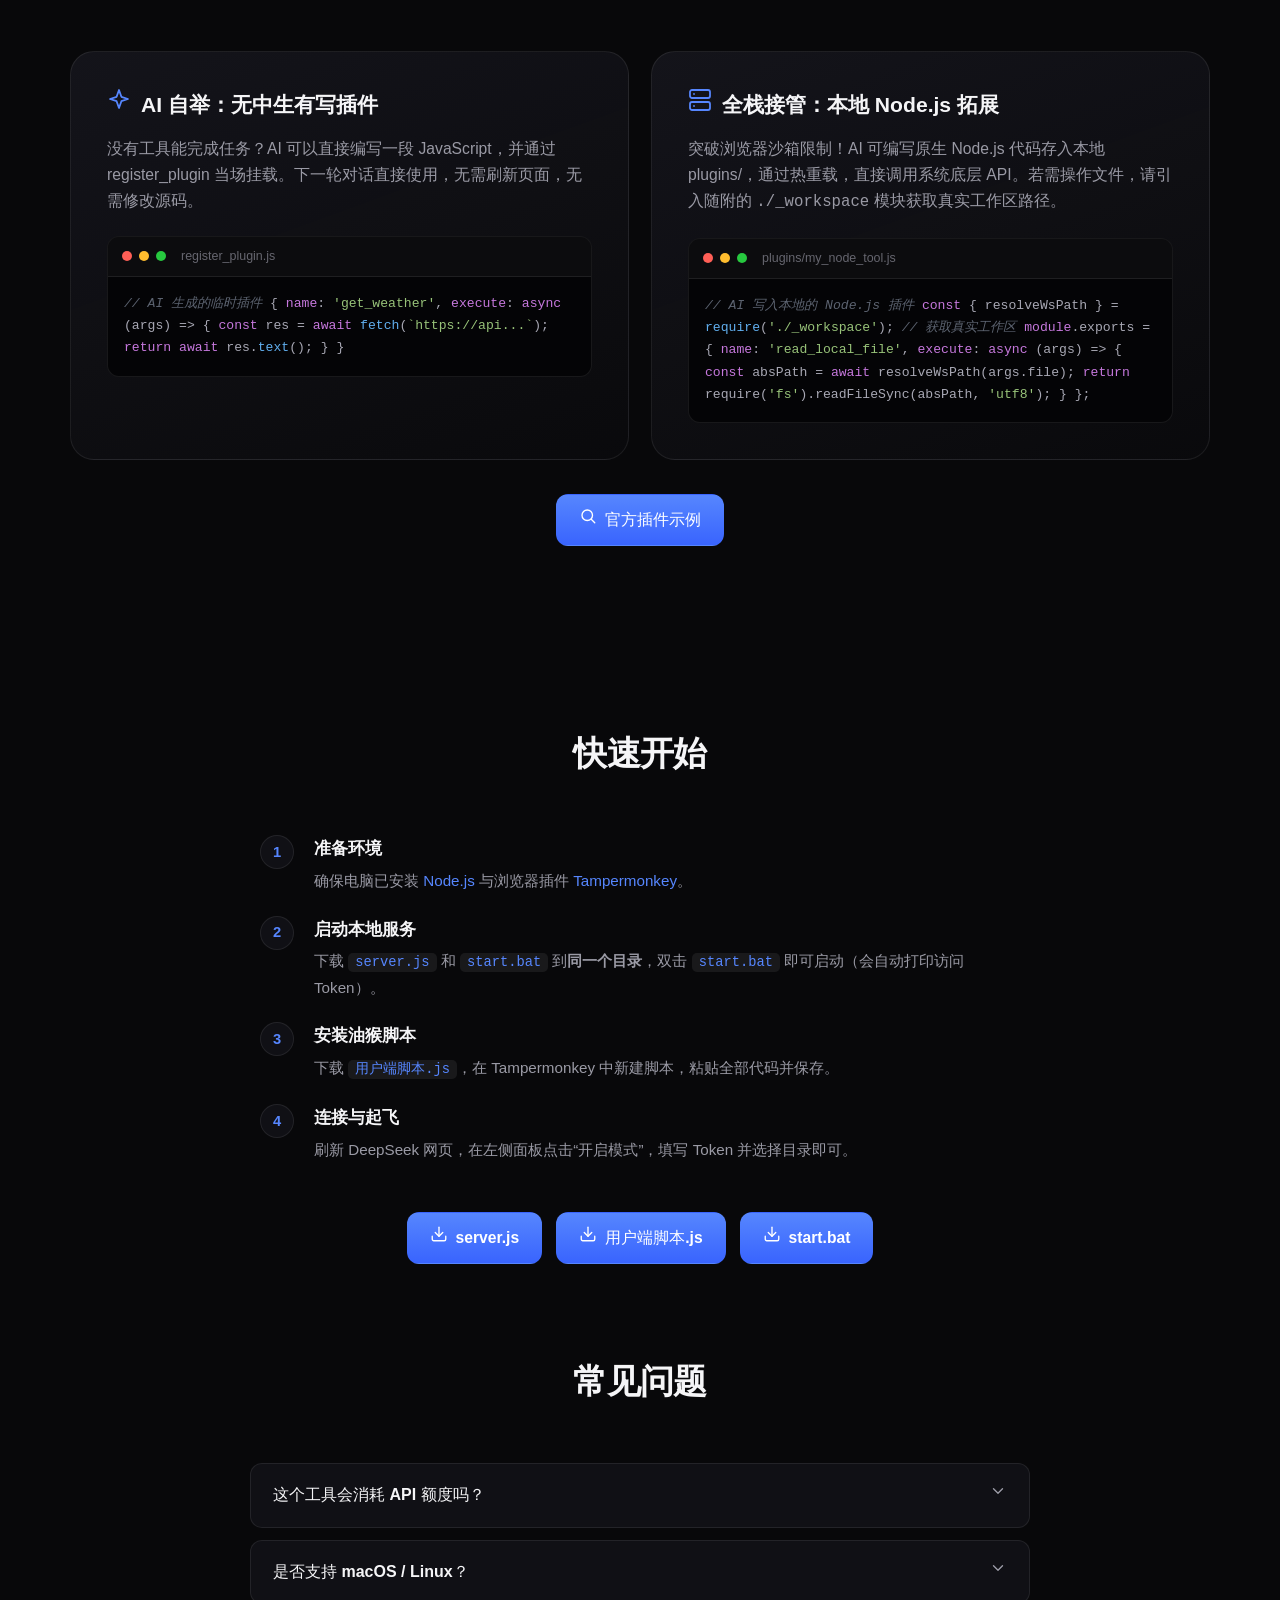
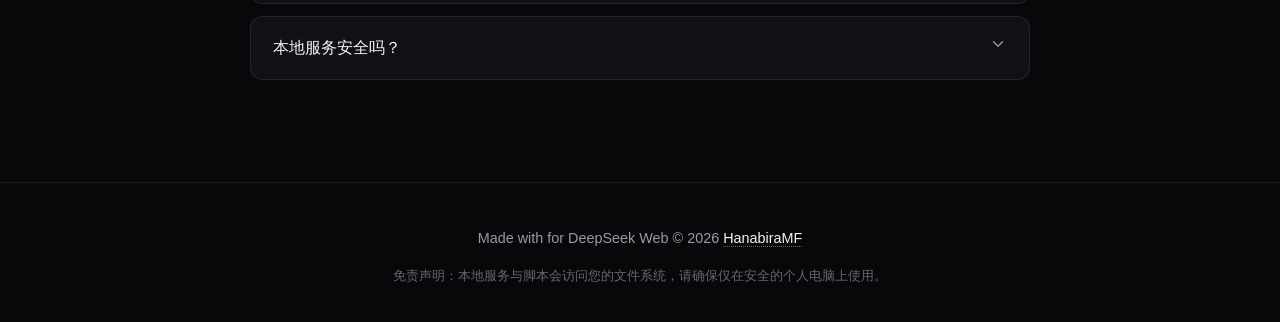
==== commit 41577be2: "feat: 冷却次数/时长/回传前等待改为网页可调，移除每轮必读，补全参数中文标签 - 操作页新增三个可调参数：连续 N 次调用后冷却（默认25）、冷却时长（默认20s）、每轮回传前等待（默认3s），" ====
--- a/index.html
+++ b/index.html
@@ -255,7 +255,7 @@
 <script>
 window.EMBEDDED_FILES = {
   "server.js": "[base64]/[base64]/nuWQjCBXaW5Gb3JtcyDlvLnnqpfkuIDotbfpmpDol4/vvIzlv4XpobvnlKggLVdpbmRvd1N0eWxlIEhpZGRlbiDlj6rol4/[base64]/[base64]/mhJ/[base64]/mhJ/[base64]/osIPnlKjlvLnmoYYnIH0pOwogICAgICAgIC8vIOW5tuWPkemUge+8mumBv+WFjei/[base64]/[base64]/neaKpCArIOWuoeiuoeaXpeW/[base64]/[base64]/[base64]/[base64]/[base64]/[base64]/[base64]/[base64]/[base64]/[base64]/[base64]/[base64]/mm7/[base64]/ICdcbi4uLijlt7Lovr7kuIrpmZDvvIzor7fnvKnlsI/[base64]/[base64]/[base64]/[base64]/[base64]/[base64]/[base64]/[base64]/[base64]/l++8iOi/[base64]/[base64]/neeVmeacgOi/kU7lpKnvvInmiJYga2VlcExhdGVzdO+8iOavj+S4quaWh+S7tuS/neeVmeacgOi/[base64]/[base64]/[base64]/[base64]/[base64]/h+Wkmu+8jOW3suaIquaWrSknOyBicmVhazsgfQogICAgICAgICAgICAgICAgICAgIH0KICAgICAgICAgICAgICAgIH0KICAgICAgICAgICAgICAgIHJldHVybiBkaWZmcyA9PT0gMCA/[base64]/[base64]/[base64]/mlofku7Y6ICcgKyBwIH0pOwogICAgICAgICAgICBjb25zdCBNQVhfREwgPSAyMDAgKiAxMDI0ICogMTAyNDsKICAgICAgICAgICAgaWYgKHN0LnNpemUgPiBNQVhfREwpIHJldHVybiBzZW5kSnNvbihyZXMsIDQxMywgeyBlcnJvcjogJ+aWh+S7tui/[base64]/[base64]/mjIEgc291cmNl77ya5LuO5bel5L2c5Yy65paH5Lu26K+75Y+W5Luj56CB77yI6YG/[base64]/[base64]/[base64]/lhY3lhpnlhaXlkI4gcmVxdWlyZSDmiqXplJnnlZnkuIvlnY/[base64]/[base64]/[base64]/[base64]/liqjlpLHotKVdICR7ZXJyLm1lc3NhZ2V9YCk7CiAgICAgICAgICAgIH0pOwoKICAgICAgICAgICAgLy8g5a6i5oi356uv5pat5byA77yI6aG16Z2i5Yi35paw44CBZmV0Y2gg5Lit5pat77yJ77ya5p2A5o6J6L+b56iL77yM6YG/5YWN5a2k5YS/[base64]/m+eoi+i/kOihjOi2hei/hyAke3RpbWVvdXQvMTAwMH0g56eS77yM5bey6L2s5YWl5ZCO5Y+w6L+Q6KGM44CCUElEOiAke2NoaWxkLnBpZH3jgILlpoLmnpzop4nlvpfljaHmrbvvvIzlj6/kvb/[base64]/OlwvXC8vaS50ZXN0KHVybCkpDQogICAgICAgICAgICAgICAgcmV0dXJuIHNlbmRKc29uKHJlcywgNDAwLCB7IGVycm9yOiAndXJsIOW/[base64]/[base64]/[base64]/lkKblj6/ovr7jgIHmmK/lkKYgaHR0cChzKeOAgUROUyDmmK/[base64]/lj6MgJHtQT1JUfSDooqvljaDnlKjvvIzorr7nva4gRFNfQUdFTlRfUE9SVCDmjaLnq6/[base64]",
-  "用户端脚本.js": "[base64]/vvIjmj5Lku7blj4LmlbDooajnu5/[base64]/mj5Lku7bms6jlhozooagKICAgIFcuc2VydmVyUGx1Z2lucyA9IFtdOyAvLyDmnI3liqHnq6/[base64]/pl7TvvJrkuI3pmZDml7bjgIHkuI3lvLrliLblpI3kvY0KICAgIGxldCB0b29sY2FsbENvdW50ZXIgPSAwOyAgIC8vIOi/nue7reaJp+ihjOeahCB0b29sY2FsbCDntK/[base64]/[base64]/mmL7npLrmqKHlvI/vvJonc2lkZWJhcicg5L6n6L655qCP5rOo5YWlIC8gJ2Zsb2F0JyDmgqzmta7nqpfvvIjlj6/[base64]/[base64]/[base64]/mjIfku6TvvJrmnKzlnLDlt6XkvZzljLrmmbrog73kvZPjgJEKCuS9oOaYr+acrOWcsOS7o+eggeaZuuiDveS9k++8jOi/[base64]/[base64]/meS4quagh+iusOOAguayoeacieWugyA9IOWksei0peOAggoK44CQ5qC45b+D6KeE5YiZ44CRCjEuIOOAkOesrOS4gOmTgeW+i+OAkeWQjOS4iu+8muW/[base64]/ruaUueaWh+S7tuWJje+8jOW/[base64]/g+aTjeS9nOOAggo1LiDjgJDmibnph4/[base64]/[base64]/[base64]/5YaF5a6577yM5a655piT5Zug5Li654m55q6K5a2X56ym5a+86Ie05pu/[base64]/[base64]/6L29552A5pys5Zyw5LqS6IGU55qE5Z+656GA6K6+5pa977yM6Zmk6Z2e55So5oi35Zyo5b2T5YmN5a+56K+d5Lit5piO56Gu6KaB5rGC5Yig6Zmk77yM5ZCm5YiZ5LiA5b6L5LiN5b6X6Kem56Kw44CCCgrjgJDlt6XkvZzljLrkv6Hmga/jgJEK57ud5a+56Lev5b6E77yaJHthYnNQYXRofQror7TmmI7vvJrov5nmmK/nlKjmiLfpgJrov4fns7vnu5/ljp/nlJ/lr7nor53moYbpgInlrprnmoTnm67lvZXvvIzmiYDmnInmlofku7blt6XlhbfkuI4gZXhlYyDpg73lnKjmraTnm67lvZXkuIvmiafooYzvvIzml6Dms5Xorr/pl67lpJbpg6jot6/lvoTjgIIK6LW35aeL5bu66K6u77ya5LiN56Gu5a6a55uu5b2V57uT5p6E5pe277yM5YWIIGxpc3RkaXIgIi4iIOeci+S4gOecvO+8jOWGjeWGs+WumuaTjeS9nOOAguebuOWvuei3r+W+hOmDveaYr+ebuOWvueS6jui/meS4quebruW9leOAggoK44CQ5b2T5YmN55uu5qCH44CRCiR7dGFza0dvYWx9CgrjgJDovpPlh7rmoLzlvI/lvLrliLbopoHmsYLjgJEK5Y+R6LW35Lu75L2V5pON5L2c77yM5b+F6aG75Lil5qC86YG15b6q5Lul5LiL5YyF6KO55qC85byP77yM5ZCm5YiZ6LCD55So5Lya5aSx6LSl77yBCgrmraPnoa7moLzlvI/vvJoKXGBcYFxgdG9vbGNhbGwKPHRvb2xjYWxsPgogIDxvcD7lt6XlhbflkI08L29wPgogIDzlj4LmlbA+5YC8PC/[base64]/kvJrmj5DnpLrjgIzlj6/orr4gbGluZT1OIOe7p+e7reivu+OAjeOAguaUueaWh+S7tuWJjeW/hemhu+WFiOivu+OAggotIHdyaXRlZmlsZTogPHBhdGg+5paH5Lu2PC9wYXRoPjxjb250ZW50PuaWh+S7tuWGheWuuTwvY29udGVudD4KICDmlbTmlofku7bopoblhpnjgILkvJropobnm5bljp/[base64]/mloc8L29sZD48bmV3PuaWsOaWhzwvbmV3PgogIOeyvuWHhuWtl+espuS4suabv+aNouOAgm9sZCDlv4XpobvkuI7mlofku7blhoXlrrnlrozlhajkuIDoh7TkuJTlnKjmlbTkuKrmlofku7bkuK3llK/kuIDvvIzlkKbliJnlpLHotKXjgILlkKvlvJXlj7cvJi/[base64]/5o2i77ybcGF0aCDnu5nnm67lvZXliJnpgJLlvZLlpITnkIbnm67lvZXkuIvmiYDmnInmlofmnKzmlofku7bjgIIKLSBta2RpcjogPHBhdGg+55uu5b2VPC9wYXRoPiDliJvlu7rnm67lvZXvvIjmlK/[base64]/kv67mlLnml7bpl7TjgIIKCuKUgeKUgeKUgeKUgeKUgeKUgSDmkJzntKLkuI7mtY/[base64]/[base64]/vvIzlj6/mjqfmt7HluqblkozmianlsZXlkI3jgIIKCuKUgeKUgeKUgeKUgeKUgeKUgSDmibnph4/[base64]/m+eoi+i9rOWQjuWPsOW5tui/lOWbniBQSUTjgILlvJXlj7fjgIEm44CBfOOAgemHjeWumuWQkeespuOAgSXjgIEkIOetieeJueauiuWtl+espuWOn+agt+S/neeVme+8jOWPr+aUvuW/[base64]/[base64]/mlofmoaMv5aSn5paH5Lu277yI5LiK6ZmQIDIwME1C77yJ44CCCiAg4piFIOiwg+eUqOWQjuaWh+S7tuS8muiiq+WPkemAge+8jOS4i+S4gOi9ruS9oOWwseiDveeci+WIsOWbvueJh+aIluivu+WPlumZhOS7tuOAgmltYWdlIOWBmuS4jeWIsOi/[base64]/hemhu+aUueeUqCBhdHRhY2jjgIIKLSByZWFkYjY0OiA8cGF0aD7mlofku7Y8L3BhdGg+CiAg6K+75paH5Lu25Li6IGRhdGEgVVJMIOWtl+espuS4suOAgui2heWkp+aWh+S7tu+8iOi2hei/[base64]/neWtmOWIsOW3peS9nOWMuuaWh+S7tu+8jOmBv+WFjeWIt+Wxj+OAguWQq+eJueauiuWtl+espueahOWktC/[base64]/[base64]/kvY3nva7vvIzlpoIgdG1wL215X3Rvb2wuanMKICAgIDIpIG1vdW50X3BsdWdpbiDmjIflrpogcGx1Z2luX25hbWUg5ZKMIHNvdXJjZSDot6/lvoTvvIzmnI3liqHnq6/kvJror7vlj5bor6Xmlofku7bjgIHmoKHpqozjgIHlhpnlhaUgcGx1Z2lucy/jgIHng63liqDovb0KICDkuLrku4DkuYjliIbkuKTmraXvvJrku6PnoIHkuI3nu4/ov4cgWE1MIOS8oOi+k++8jOmBv+WFjeWkp+auteS7o+eggeiiq+ino+aekOWZqOaIquaWreOAggogIOaPkuS7tuS7o+eggeaooeadv++8iOWGhemDqCBuYW1lIOW/[base64]/77yabW9kdWxlLmV4cG9ydHMgPSB7IG5hbWUsIGRlc2NyaXB0aW9uLCBwYXJhbXMsIGV4ZWN1dGU6IGFzeW5jIChhcmdzKSA9PiB7IC4uLiB9IH3vvIzlj6/[base64]/[base64]/[base64]/pqbvlkb3ku6TjgJEKLSBleGVjIOS8muWcqOS4tOaXtiAuYmF0Ly5zaCDmlofku7bkuK3miafooYzkvaDnmoTlkb3ku6TvvIzmiYDku6XlvJXlj7fjgIEm44CBfOOAgT7jgIEl44CBJCDnrYnnibnmrorlrZfnrKbpg73kvJrljp/moLfkv53nlZnvvIzlj6/ku6XmlL7lv4PlhpnlpI3mnYLlkb3ku6TjgIIKLSDlpoLmnpzkvaDnmoTlkb3ku6Tov5DooYzotoXov4cgdGltZW91dO+8iOm7mOiupCAzMCDnp5LvvIzlj6/oh6rlrprkuYnvvInvvIxleGVjIOS8muaKiuW3suaNleiOt+eahOi+k+WHuui/nuWQjOi/m+eoiyBQSUQg5LiA6LW36L+U5Zue77yM5bm26K6p6L+b56iL57un57ut5Zyo5ZCO5Y+w6L+Q6KGM44CCCi0g5oOz6K6p5ZG95Luk5Zyo5ZCO5Y+w5bi46am777yI5aaC5ZCv5YqoIGRldiBzZXJ2ZXLvvInvvIzmmL7lvI/[base64]/[base64]/osIPvvInvvIx3YWl0ZmlsZSDnlKjkuo7ova7or6LnrYnlvoXmlofku7blh7rnjrDjgIIKLSDliY3lj7Dor7fmsYLkuK3mlq3vvIjliLfmlrDpobXpnaLnrYnvvInkvJroh6rliqjmnYDmrbvlr7nlupTnmoTlrZDov5vnqIvvvIzkuI3kvJrnlZnkuIvlraTlhL/jgIIKCuOAkOiHquS4vuiDveWKm++8muWIm+mAoOW5tuS9v+eUqOiHquWumuS5ieW3peWFt+OAkQrlvZPkvaDlj5HnjrDnjrDmnInlt6Xlhbfml6Dms5Xmu6HotrPpnIDmsYLml7bvvIzlj6/ku6Xoh6rlt7HnvJblhpnmj5Lku7bmianlsZXog73lipvjgILliIbkuLrkuKTnp43vvJoKCuaWueW8jyBB77ya5YmN56uv5Li05pe25o+S5Lu277yI5Yi35paw6aG16Z2i5aSx5pWI77yJCumAmui/hyByZWdpc3Rlcl9wbHVnaW4g5rOo5YaM77yM55u05o6l5Zyo5LiL5LiA6L2u5L2/[base64]/mnI3liqHnq6/[base64]/moLfov5Tlm57nu5kgQUnvvIzkvr/[base64]/[base64]/[base64]/[base64]/nlKjkuo7nlKjmiLfkuLvliqjop6blj5HnmoTlip/[base64]/lOWbniBIVE1MIOWtl+espuS4su+8m+i/[base64]/[base64]/kuIDnlKggPG9wPuaPkuS7tuWQjTwvb3A+IOeahOW9ouW8j+iwg+eUqO+8jOS4juWGhee9ruW3peWFt+WujOWFqOS4gOiHtO+8mwogICAgLy8g5aSa6KGMIGRlc2NyaXB0aW9uIOeahOWQjue7reihjOe7n+S4gOe8qei/[base64]/[base64]/ov7ApJykucmVwbGFjZSgvXHMrL2csICcgJykudHJpbSgpOwogICAgICAgIGxldCBvdXQgPSBgJHtuYW1lfTogJHtkZXNjfVxuYDsKICAgICAgICBjb25zdCBwYXJhbXMgPSBBcnJheS5pc0FycmF5KHAucGFyYW1zKSA/[base64]/[base64]/[base64]/meS6m+agh+etvuW/[base64]/orr/[base64]/mj5Lku7ZgKTsKICAgICAgICAgICAgfQogICAgICAgIH0gY2F0Y2ggKGUpIHsKICAgICAgICAgICAgbG9nKGDojrflj5bmnI3liqHnq6/[base64]/[base64]/[base64]/mOWOn++8jOmBv+WFjeiiqyBEZWVwU2VlayDovpPlhaXmoYYv5oyJ6ZKu5oqi6LWw54Sm54K55a+86Ie05o+S6K+d5qGG5aSx54SmCiAgICAgICAgY29uc3QgcHJldkFjdGl2ZSA9ICh0eXBlb2YgZG9jdW1lbnQgIT09ICd1bmRlZmluZWQnKSA/[base64]/op4jlmajlj6/[base64]/[base64]/miJDigJ3mjInpkq7vvJpEZWVwU2VlayDnlJ/[base64]/nlKjvvIhBSSDlj6/og73ku43lnKjnlJ/[base64]/[base64]/[base64]/[base64]/[base64]/[base64]/[base64]/hemhu+OAjOesrOS4gOihjO+8iOW/veeVpeepuuihjO+8ieWwseaYr+OAkOezu+e7n+aJp+ihjOe7k+aenOOAkeOAjeaJjeaKmOWPoO+8jAogICAgICAgICAgICAvLyDpgb/[base64]/[base64]/[base64]/[base64]/[base64]/[base64]/[base64]/meS4quexu+WQjeagh+iusOaAneiAg+WMugogICAgICAgIC8vIOeZveWQjeWNleaUtuaVm++8muWPquS/[base64]/og73msqHmnInvvInvvIzljZXpnaDnsbvlkI3liKDpmaTkuI3lj6/pnaDvvIwKICAgICAgICAvLyAgICAgICDmiYDku6XmlLnkuLrigJzlj6rorqTmraPmloflrrnlmajigJ3vvIzpgb/[base64]/lj5HlvI/vvJrlnZflhoXlv4XpobvlkIzml7blkKsgb3Ag5byA6Zet5qCH562+77yM6YG/[base64]/ICcnKTsKICAgICAgICAgICAgcmV0dXJuIHMubGVuZ3RoID4gbiA/[base64]/[base64]/[base64]/[base64]/[base64]/[base64]/[base64]/lkKbmraPnoa7vvJvnm67lvZXkuI3lrZjlnKjlj6/[base64]/[base64]/[base64]/[base64]/Jyl9PC9iPiAke2VzYyhhLnBhdGggfHwgKGEuZnJvbSA/[base64]/[base64]/[base64]/[base64]/IG9yaWdpbmFsLmluZGV4T2Yob2xkRmlyc3QpIDogLTE7CiAgICAgICAgICAgIGxldCBoaW50ID0gJ29sZCDkuI7mlofku7blhoXlrrnkuI3lrozlhajkuIDoh7TvvIjms6jmhI/[base64]/keaJvuWIsO+8jOS9huaVtOS9k+S4jeWMuemFje+8jOivt+ajgOafpeWQjue7reihjOOAgee8qei/m+aIluaNouihjGA7CiAgICAgICAgICAgIH0gZWxzZSB7CiAgICAgICAgICAgICAgICBoaW50ID0gJ+aWh+S7tumHjOayoeaciei/[base64]/[base64]/[base64]/[base64]/5o2iJywgdGFyZ2V0LCByZWFzb24sIGA8ZGl2IHN0eWxlPSJmb250LXNpemU6MTFweDtjb2xvcjojODg4OyI+5bCG5oqKICIke2VzYyhjYWxsLmZpbmQpfSIg5pu/[base64]/[base64]/lkb3ku6Tpo47pmanpq5jvvJrpnZ7lrozlhajmnYPpmZDmqKHlvI/[base64]/[base64]/[base64]/[base64]/[base64]/[base64]/[base64]/ku6XlkK/[base64]/nlKjop4bkuLrlsLHnu6rvvInjgIIKICAgICAgICAvLyDpmYTku7bnlZnlnKjovpPlhaXmoYbvvIzpmo/mnKzmrKHlt6Xlhbfnu5PmnpzmloflrZfkuIDotbfkvZzkuLrjgJDkuIDmnaHmtojmga/jgJHlj5Hlh7rvvIzpgb/[base64]/[base64]/neWtmOWIsOaWh+S7tjogJHtkYXRhLnNhdmVkUGF0aH3vvIgke2RhdGEuYnl0ZXN9IOWtl+iKgu+8iVxu5q2j5paH6aKE6KeIOlxuXGBcYFxgXG4ke3Quc2xpY2UoMCwgMjAwMCl9XG5cYFxgXGAke3QubGVuZ3RoID4gMjAwMCA/[base64]/[base64]/[base64]/[base64]/[base64]/[base64]/[base64]/[base64]/[base64]/ov5vnqIvmiafooYzvvJrpnZ7lrozlhajmnYPpmZDmqKHlvI/[base64]/mj5Lku7bjgIJcbmAgKwogICAgICAgICAgICAgICBg546w5Zyo5Y+v55u05o6l55SoIDxvcD4ke2RhdGEubmFtZX08L29wPiDosIPnlKjvvIzml6DpnIDph43lkK/mnI3liqHjgIJgOwogICAgfQoKICAgIC8vIOiOt+WPluaPkuS7tuWPguaVsOihqO+8mue7meS6hiBuYW1lIOWwsei/[base64]/mj5Lku7bph43ovb3miJDlip/[base64]/[base64]/vvIzmnKrkv53lrZjnmoTmlbDmja7lj6/[base64]/PyAxMDAwLCAxMCk7CiAgICAgICAgaWYgKGlzTmFOKG1zKSB8fCBtcyA8IDApIHRocm93IG5ldyBUb29sRXJyb3IoJ+WPguaVsOagoemqjCcsICd0aW1lb3V0IOW/[base64]/[base64]/[base64]/mnI3liqHnq6/[base64]/[base64]/[base64]/[base64]/[base64]/[base64]/nu5PlsL7mnInmsqHmnInkuInkuKrlj43lvJXlj7fvvJ8iLAogICAgICAgICAgICAiNC4g5aSa5Liq6LCD55SoID0g5aSa5Liq54us56uL55qEIGBgYHRvb2xjYWxsIOS7o+eggeWdl++8jOS4jeimgeWhnui/[base64]/[base64]/ICdyZ2JhKDIzNCwxNzksOCwuOSknIDogJ3JnYmEoMjM0LDE3OSw4LC40NSknKSArICc7YmFja2dyb3VuZDonICsgKGludGVyamVjdEF1dG9TZW5kUGVuZGluZyA/[base64]/[base64]/[base64]/mnJ/[base64]/lm6AnOwogICAgICAgICAgICAgICAgLy8g5aSx6LSl6YCA6YG/IDE1IOenku+8jOmBv+WFjeavjyAyIOenkueLgumHjeivleaKiumZkOa1geaSnuW+l+abtOatuwogICAgICAgICAgICAgICAgaW50ZXJqZWN0TmV4dFRyeUF0ID0gRGF0ZS5ub3coKSArIDE1MDAwOwogICAgICAgICAgICAgICAgbG9nKCfmj5Lor53mjpLpmJ/lj5HpgIHlpLHotKU6ICcgKyByZWFzb24gKyAn77yIMTUg56eS5ZCO6YeN6K+V77yJJyk7CiAgICAgICAgICAgICAgICB0cnkgeyBzaG93VG9hc3Q/[base64]/[base64]/vvIzmlLbpm4blhbbkuK3lsJrmnKrmiafooYznmoQgdG9vbGNhbGwKICAgICAgICAvLyDvvIjkv67lpI3vvJrlj6rlj5bmnIDlkI7kuIDmnaHmtojmga/ml7bvvIzmnKvmnaHmtojmga/[base64]/[base64]/[base64]/[base64]/[base64]/[base64]/lubblj5HmiafooYzvvIzmj5DljYfmibnmrKHpgJ/luqbvvIjnu5Pmnpzku43mjInljp/pobrluo/[base64]/og73ogJfml7bovoPplb/vvIznu5nkuoggNSDliIbpkp/[base64]/[base64]/[base64]/[base64]/[base64]/[base64]/[base64]